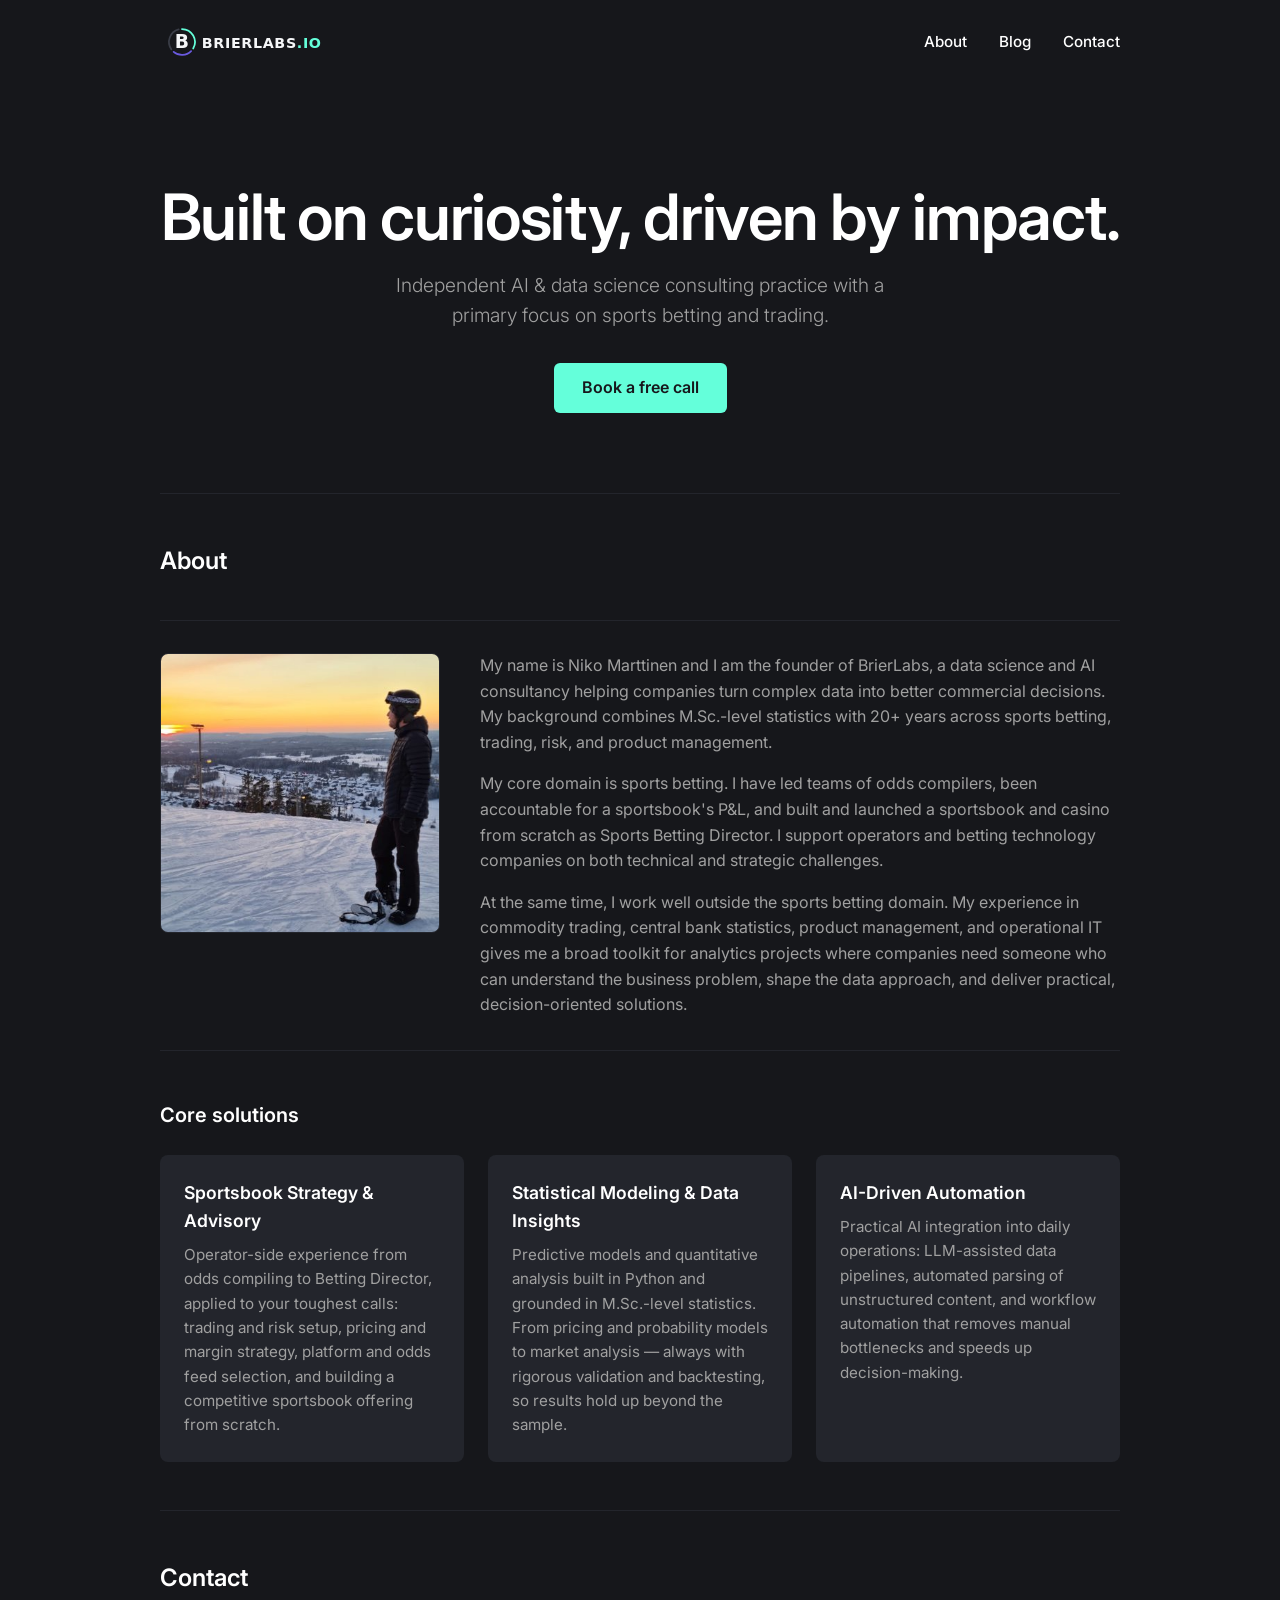
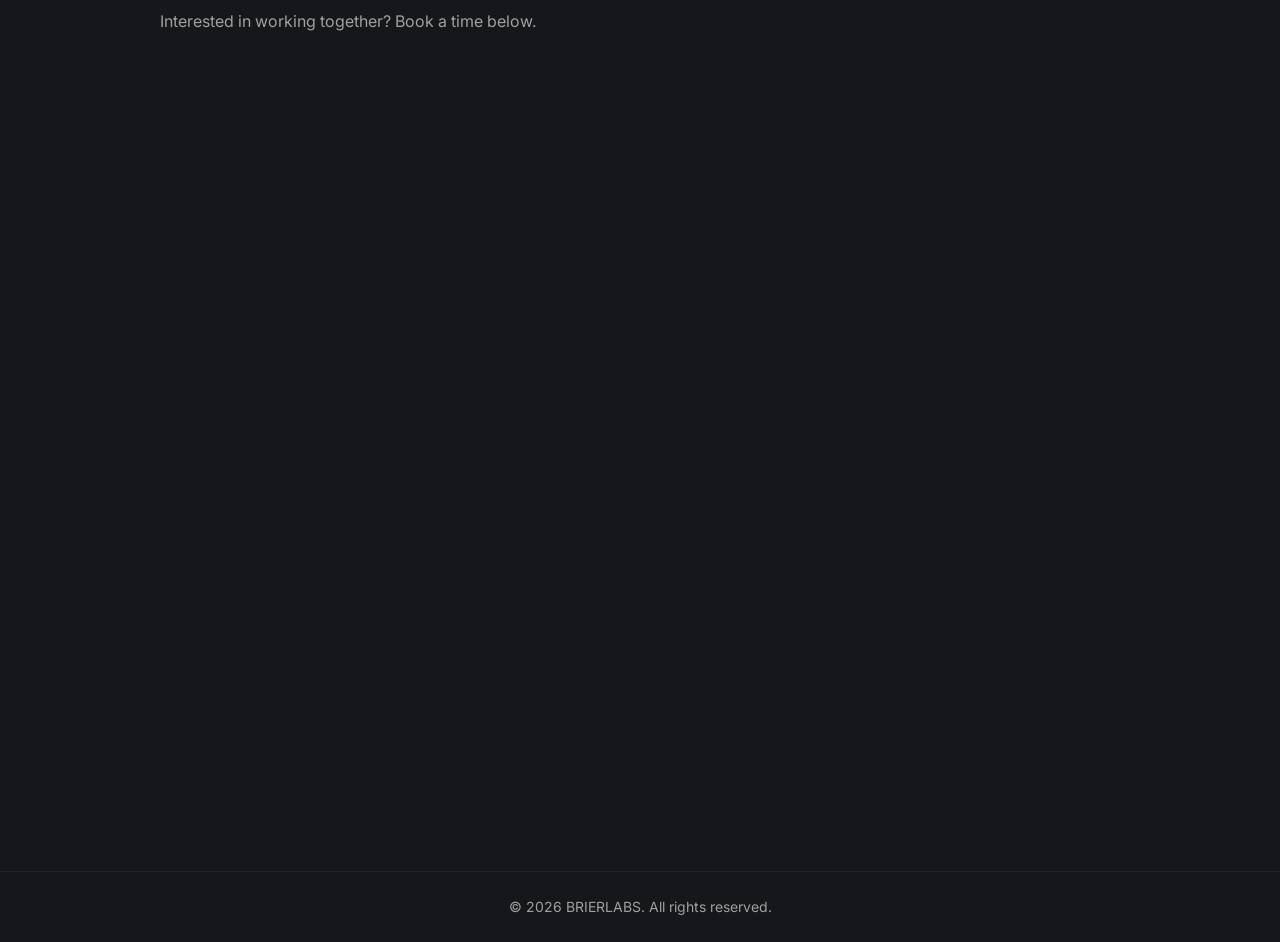
==== index.html @ 010c2ed9 "CTA: solid cyan for full contrast, copy to 'Book a free call' Co-authored-by: Cursor <cursoragent@cu" ====
<!DOCTYPE html>
<html lang="en">
<head>
  <meta charset="UTF-8">
  <meta name="viewport" content="width=device-width, initial-scale=1.0">
  <title>BrierLabs | AI & Data Science Consulting for Sports Betting and Trading</title>
  <link rel="icon" type="image/png" sizes="32x32" href="assets/favicon-32.png">
  <link rel="apple-touch-icon" href="assets/apple-touch-icon.png">
  <meta name="description" content="BrierLabs is an independent AI and data science consultancy for the sports betting and trading industry. Sportsbook strategy, statistical modeling, and AI-driven automation.">
  <link rel="canonical" href="https://brierlabs.io">
  <!-- Open Graph / social -->
  <meta property="og:type" content="website">
  <meta property="og:url" content="https://brierlabs.io">
  <meta property="og:title" content="BrierLabs | AI & Data Science Consulting for Sports Betting and Trading">
  <meta property="og:description" content="Independent AI and data science consultancy for the sports betting and trading industry. Sportsbook strategy, statistical modeling, and AI-driven automation.">
  <meta property="og:image" content="https://brierlabs.io/assets/og-image.png">
  <meta property="og:locale" content="en_US">
  <!-- Twitter -->
  <meta name="twitter:card" content="summary">
  <meta name="twitter:title" content="BrierLabs | AI & Data Science Consulting for Sports Betting and Trading">
  <meta name="twitter:description" content="Independent AI and data science consultancy for the sports betting and trading industry. Sportsbook strategy, statistical modeling, and AI-driven automation.">
  <link rel="preconnect" href="https://fonts.googleapis.com">
  <link rel="preconnect" href="https://fonts.gstatic.com" crossorigin>
  <link href="https://fonts.googleapis.com/css2?family=Inter:wght@300;400;500;600;700&display=swap" rel="stylesheet">
  <link rel="stylesheet" href="styles.css?v=6">
</head>
<body>
  <header class="site-header">
    <a href="/" class="logo">
      <img src="assets/brierlabs_lockup.svg" alt="BrierLabs" class="logo-img">
    </a>
    <nav>
      <a href="#about">About</a>
      <a href="/blog/">Blog</a>
      <a href="#contact">Contact</a>
    </nav>
  </header>

  <main>
    <section class="hero">
      <h1>Built on curiosity, driven by impact.</h1>
      <p class="tagline">Independent AI & data science consulting practice with a primary focus on sports betting and trading.</p>
      <a href="#contact" class="cta">Book a free call</a>
    </section>

    <section id="about" class="about">
      <h2>About</h2>

      <div class="founder-profile">
        <img src="assets/niko.png" alt="Niko, founder of BrierLabs" class="founder-photo" width="280" height="280">
        <div class="founder-bio">
          <p>My name is Niko Marttinen and I am the founder of BrierLabs, a data science and AI consultancy helping companies turn complex data into better commercial decisions. My background combines M.Sc.-level statistics with 20+ years across sports betting, trading, risk, and product management.</p>
          <p>My core domain is sports betting. I have led teams of odds compilers, been accountable for a sportsbook's P&L, and built and launched a sportsbook and casino from scratch as Sports Betting Director. I support operators and betting technology companies on both technical and strategic challenges.</p>
          <p>At the same time, I work well outside the sports betting domain. My experience in commodity trading, central bank statistics, product management, and operational IT gives me a broad toolkit for analytics projects where companies need someone who can understand the business problem, shape the data approach, and deliver practical, decision-oriented solutions.</p>
        </div>
      </div>

      <h3 class="services-heading">Core solutions</h3>
      <div class="services-grid">
        <div class="service-item">
          <h3>Sportsbook Strategy &amp; Advisory</h3>
          <p>Operator-side experience from odds compiling to Betting Director, applied to your toughest calls: trading and risk setup, pricing and margin strategy, platform and odds feed selection, and building a competitive sportsbook offering from scratch.</p>
        </div>
        <div class="service-item">
          <h3>Statistical Modeling &amp; Data Insights</h3>
          <p>Predictive models and quantitative analysis built in Python and grounded in M.Sc.-level statistics. From pricing and probability models to market analysis — always with rigorous validation and backtesting, so results hold up beyond the sample.</p>
        </div>
        <div class="service-item">
          <h3>AI-Driven Automation</h3>
          <p>Practical AI integration into daily operations: LLM-assisted data pipelines, automated parsing of unstructured content, and workflow automation that removes manual bottlenecks and speeds up decision-making.</p>
        </div>
      </div>
    </section>

    <section id="contact" class="contact">
      <h2>Contact</h2>
      <p>Interested in working together? Book a time below.</p>
      <!-- Calendly inline widget begin -->
      <div class="calendly-inline-widget" data-url="https://calendly.com/niko-brierlabs/introduction-call?hide_event_type_details=1&hide_gdpr_banner=1" style="min-width:320px;height:700px;"></div>
      <script type="text/javascript" src="https://assets.calendly.com/assets/external/widget.js" async></script>
      <!-- Calendly inline widget end -->
    </section>
  </main>

  <footer class="site-footer">
    <p>&copy; <span id="year"></span> BRIERLABS. All rights reserved.</p>
  </footer>

  <script>
    document.getElementById('year').textContent = new Date().getFullYear();
  </script>
</body>
</html>
---- styles.css ----
/* BRIERLABS.IO — harmonized with logo */
:root {
  --bg: #16171b;
  --surface: #23252c;
  --text: #ffffff;
  --text-muted: #a0a0a0;
  --accent-cyan: #64ffda;
  --accent-purple: #6a5ae0;
  --accent-soft: rgba(100, 255, 218, 0.15);
}

*,
*::before,
*::after {
  box-sizing: border-box;
}

html {
  scroll-behavior: smooth;
}

body {
  margin: 0;
  font-family: 'Inter', system-ui, sans-serif;
  font-weight: 400;
  background: var(--bg);
  color: var(--text);
  line-height: 1.6;
  min-height: 100vh;
  display: flex;
  flex-direction: column;
}

/* Header */
.site-header {
  display: flex;
  justify-content: space-between;
  align-items: center;
  padding: 1.25rem 2rem;
  max-width: 64rem;
  margin: 0 auto;
  width: 100%;
}

.logo {
  display: flex;
  align-items: center;
  text-decoration: none;
}

.logo-img {
  display: block;
  height: 44px;
  width: auto;
  object-fit: contain;
  object-position: left center;
}

.site-header nav {
  display: flex;
  gap: 2rem;
}

.site-header nav a {
  color: var(--text);
  text-decoration: none;
  font-weight: 500;
  font-size: 0.95rem;
  transition: color 0.2s ease;
}

.site-header nav a:hover {
  color: var(--accent-cyan);
}

/* Main */
main {
  flex: 1;
  max-width: 64rem;
  margin: 0 auto;
  padding: 0 2rem 4rem;
  width: 100%;
}

/* Hero */
.hero {
  padding: 6rem 0 5rem;
  text-align: center;
}

.hero h1 {
  font-family: 'Inter', sans-serif;
  font-size: clamp(2.5rem, 6vw, 4rem);
  font-weight: 600;
  margin: 0 0 1rem;
  letter-spacing: -0.02em;
  line-height: 1.15;
}

.hero .tagline {
  font-size: 1.2rem;
  color: var(--text-muted);
  max-width: 32rem;
  margin: 0 auto 2rem;
  font-weight: 300;
}

.cta {
  display: inline-block;
  padding: 0.75rem 1.75rem;
  background: var(--accent-cyan);
  color: var(--bg);
  text-decoration: none;
  font-weight: 600;
  border-radius: 6px;
  transition: opacity 0.2s ease, transform 0.2s ease;
}

.cta:hover {
  opacity: 0.9;
  transform: translateY(-1px);
}

/* Sections */
.about,
.contact {
  padding: 3rem 0;
  border-top: 1px solid var(--surface);
}

.about h2,
.contact h2 {
  font-family: 'Inter', sans-serif;
  font-size: 1.5rem;
  font-weight: 600;
  margin: 0 0 0.75rem;
}

.about p,
.contact p {
  color: var(--text-muted);
  margin: 0 0 1rem;
  max-width: 40rem;
}

.about-lead {
  font-size: 1.1rem;
  max-width: 42rem;
}

.founder-profile {
  display: grid;
  grid-template-columns: minmax(200px, 280px) 1fr;
  gap: 2.5rem;
  align-items: start;
  margin: 2.5rem 0 3rem;
  padding: 2rem 0;
  border-top: 1px solid var(--surface);
  border-bottom: 1px solid var(--surface);
}

.founder-photo {
  width: 100%;
  max-width: 280px;
  aspect-ratio: 1;
  object-fit: cover;
  border-radius: 8px;
  border: 1px solid var(--surface);
}

.founder-bio p {
  max-width: none;
}

.founder-bio p:last-child {
  margin-bottom: 0;
}

.services-heading {
  font-size: 1.25rem;
  font-weight: 600;
  margin: 0 0 1.5rem;
}

.services-grid {
  display: grid;
  grid-template-columns: repeat(auto-fit, minmax(240px, 1fr));
  gap: 1.5rem;
}

.service-item {
  padding: 1.5rem;
  background: var(--surface);
  border-radius: 8px;
}

.service-item h3 {
  font-size: 1.1rem;
  font-weight: 600;
  margin: 0 0 0.5rem;
}

.service-item p {
  margin: 0;
  font-size: 0.95rem;
  max-width: none;
}

.contact .calendly-inline-widget {
  margin-top: 1.5rem;
  width: 100%;
  max-width: 100%;
}

/* Footer */
.site-footer {
  padding: 1.5rem 2rem;
  border-top: 1px solid var(--surface);
  text-align: center;
}

.site-footer p {
  margin: 0;
  font-size: 0.875rem;
  color: var(--text-muted);
}

/* Blog */
.blog-header {
  padding: 4rem 0 2rem;
}

.blog-header h1 {
  font-size: clamp(2rem, 5vw, 2.75rem);
  font-weight: 600;
  margin: 0 0 0.5rem;
}

.blog-intro {
  color: var(--text-muted);
  margin: 0;
  max-width: 40rem;
}

.blog-list {
  padding: 2rem 0 4rem;
  border-top: 1px solid var(--surface);
}

.blog-card {
  padding: 2rem 0;
  border-bottom: 1px solid var(--surface);
}

.blog-card:first-child {
  padding-top: 0;
}

.blog-date {
  display: block;
  font-size: 0.875rem;
  color: var(--text-muted);
  margin-bottom: 0.5rem;
}

.blog-card h2 {
  font-size: 1.5rem;
  font-weight: 600;
  margin: 0 0 0.75rem;
}

.blog-card h2 a {
  color: var(--text);
  text-decoration: none;
  transition: color 0.2s ease;
}

.blog-card h2 a:hover {
  color: var(--accent-cyan);
}

.blog-card p {
  color: var(--text-muted);
  margin: 0 0 1rem;
  max-width: 40rem;
}

.blog-read-more {
  color: var(--accent-cyan);
  text-decoration: none;
  font-weight: 500;
  font-size: 0.95rem;
}

.blog-read-more:hover {
  text-decoration: underline;
}

.blog-post {
  padding: 3rem 0 4rem;
  max-width: 42rem;
}

.blog-back {
  display: inline-block;
  color: var(--text-muted);
  text-decoration: none;
  font-size: 0.95rem;
  margin-bottom: 1.5rem;
  transition: color 0.2s ease;
}

.blog-back:hover {
  color: var(--accent-cyan);
}

.blog-post h1 {
  font-size: clamp(2rem, 5vw, 2.75rem);
  font-weight: 600;
  margin: 0 0 1.5rem;
  line-height: 1.2;
}

.blog-post h2 {
  font-size: 1.35rem;
  font-weight: 600;
  margin: 2rem 0 0.75rem;
}

.blog-post p,
.blog-post li {
  color: var(--text-muted);
  margin: 0 0 1rem;
}

.blog-post ul {
  margin: 0 0 1.5rem;
  padding-left: 1.25rem;
}

.blog-post li {
  margin-bottom: 0.5rem;
}

.blog-post .cta {
  margin-top: 2rem;
}

@media (max-width: 640px) {
  .site-header,
  main {
    padding-left: 1.25rem;
    padding-right: 1.25rem;
  }

  .logo-img {
    height: 36px;
  }

  .hero {
    padding: 4rem 0 3rem;
  }

  .site-header nav {
    gap: 1.25rem;
  }

  .founder-profile {
    grid-template-columns: 1fr;
    gap: 1.5rem;
    margin: 2rem 0;
    padding: 1.5rem 0;
  }

  .founder-photo {
    max-width: 220px;
    margin: 0 auto;
  }
}
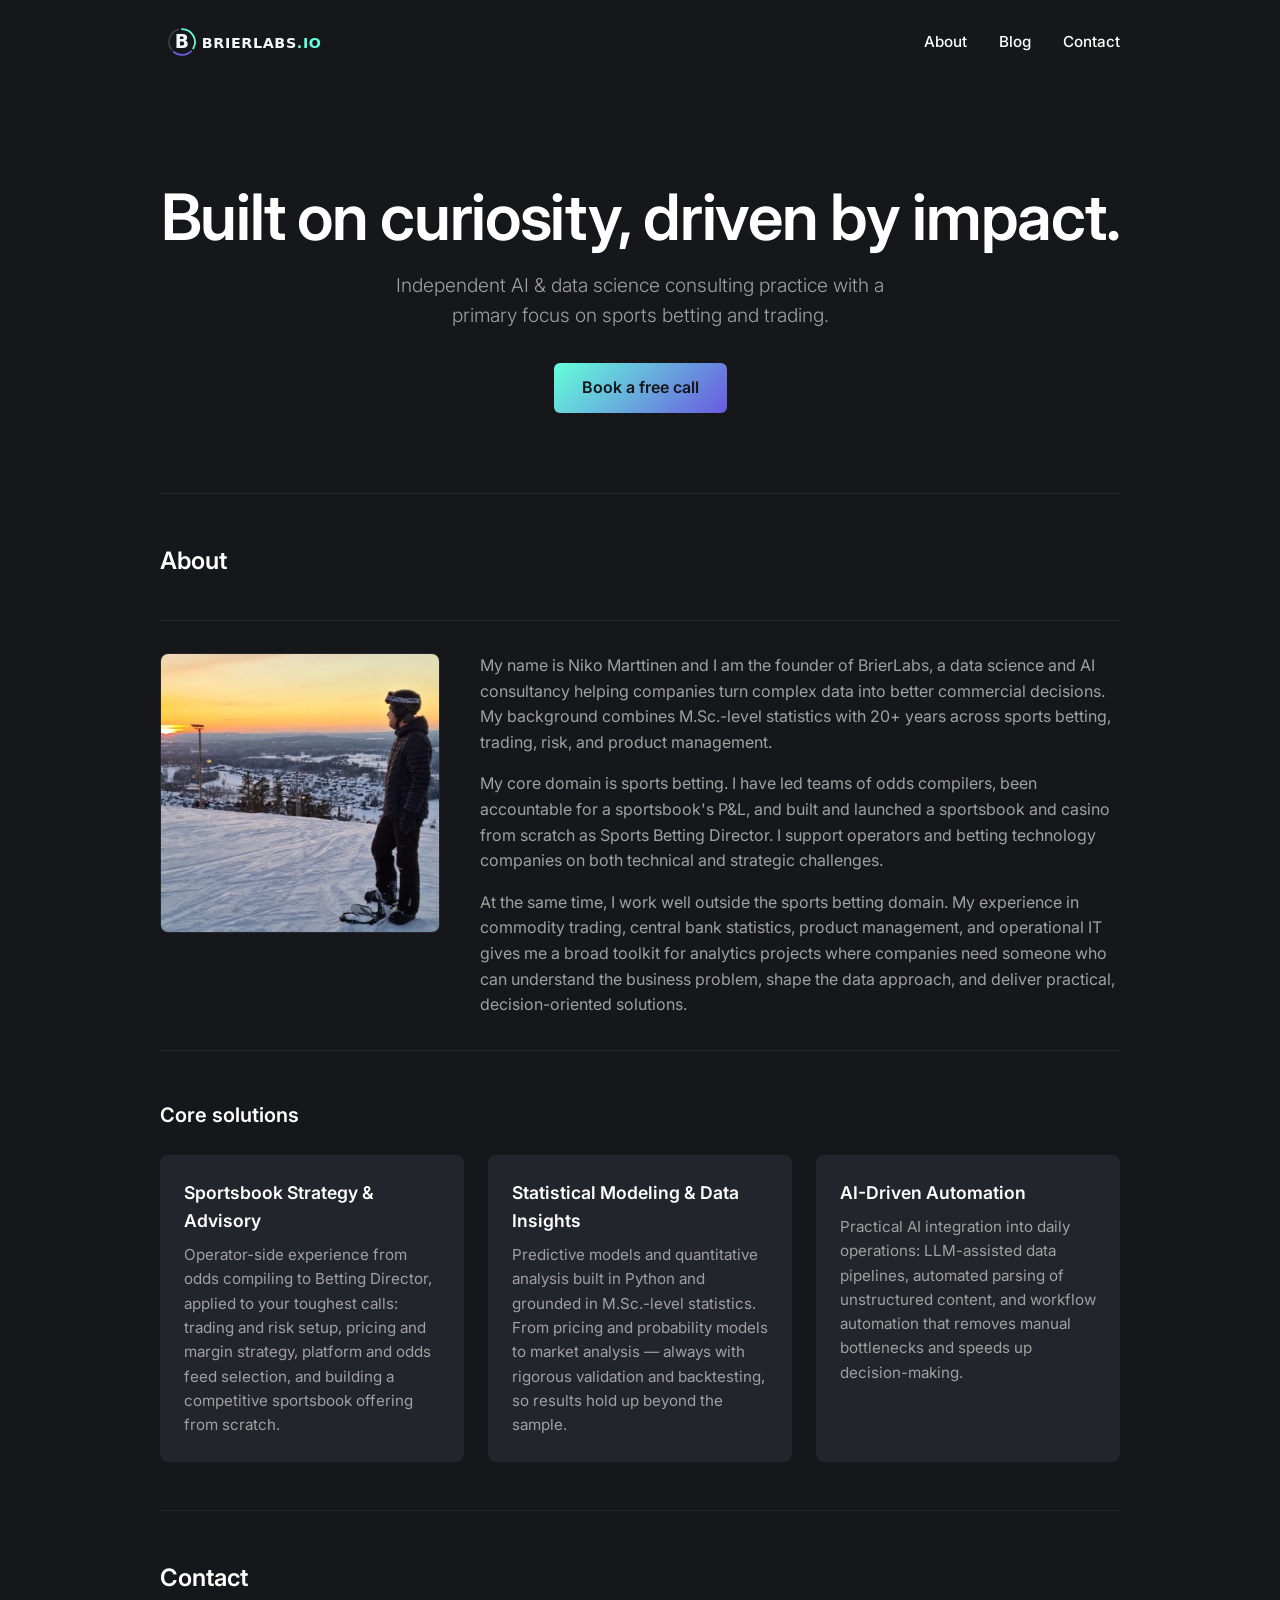
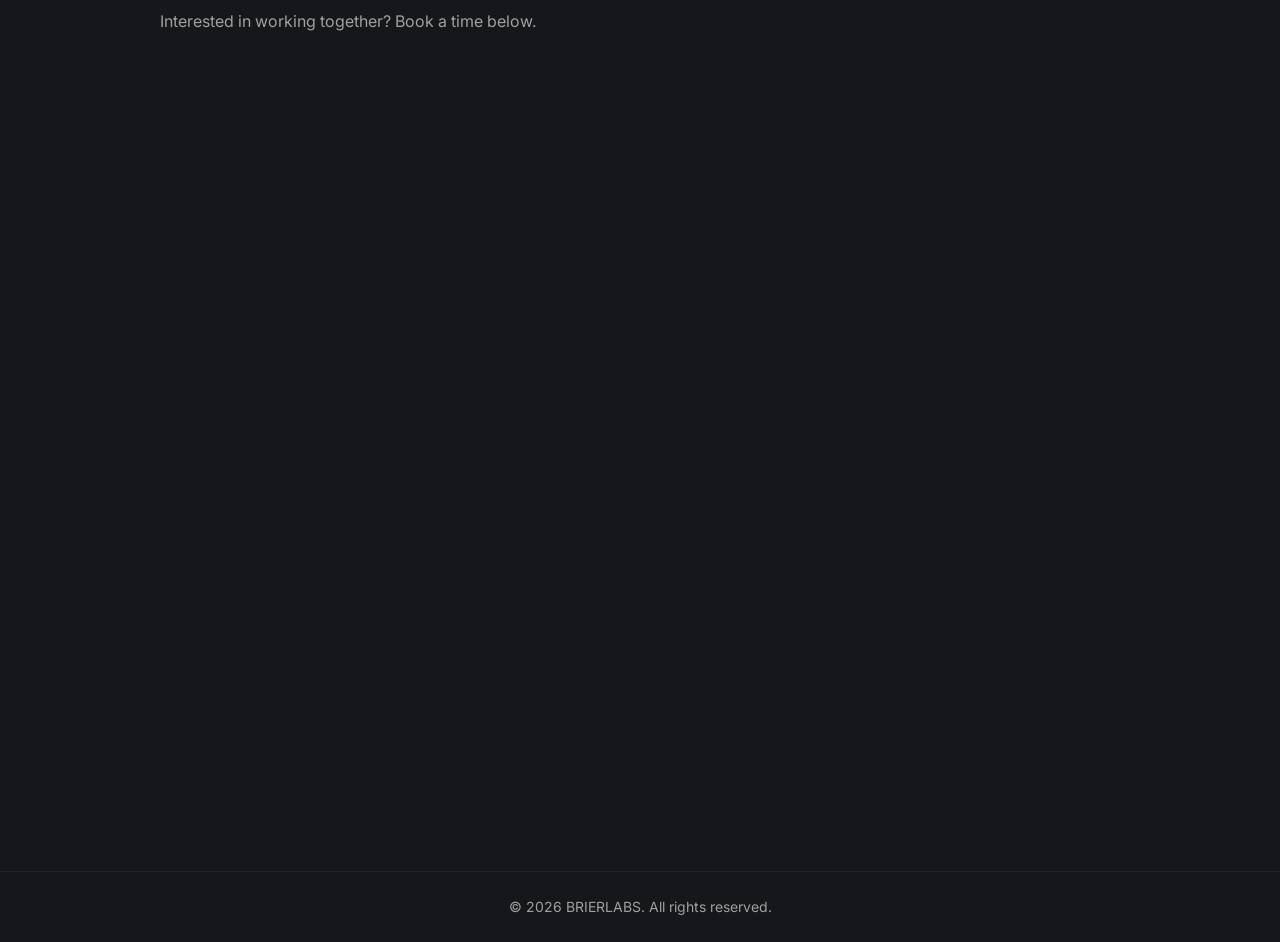
==== commit f1db1750: "Restore gradient CTA background, keep dark text and new copy Co-authored-by: Cursor <cursoragent@cur" ====
--- a/index.html
+++ b/index.html
@@ -22,7 +22,7 @@
   <link rel="preconnect" href="https://fonts.googleapis.com">
   <link rel="preconnect" href="https://fonts.gstatic.com" crossorigin>
   <link href="https://fonts.googleapis.com/css2?family=Inter:wght@300;400;500;600;700&display=swap" rel="stylesheet">
-  <link rel="stylesheet" href="styles.css?v=6">
+  <link rel="stylesheet" href="styles.css?v=7">
 </head>
 <body>
   <header class="site-header">
--- a/styles.css
+++ b/styles.css
@@ -108,7 +108,7 @@
 .cta {
   display: inline-block;
   padding: 0.75rem 1.75rem;
-  background: var(--accent-cyan);
+  background: linear-gradient(135deg, var(--accent-cyan), var(--accent-purple));
   color: var(--bg);
   text-decoration: none;
   font-weight: 600;
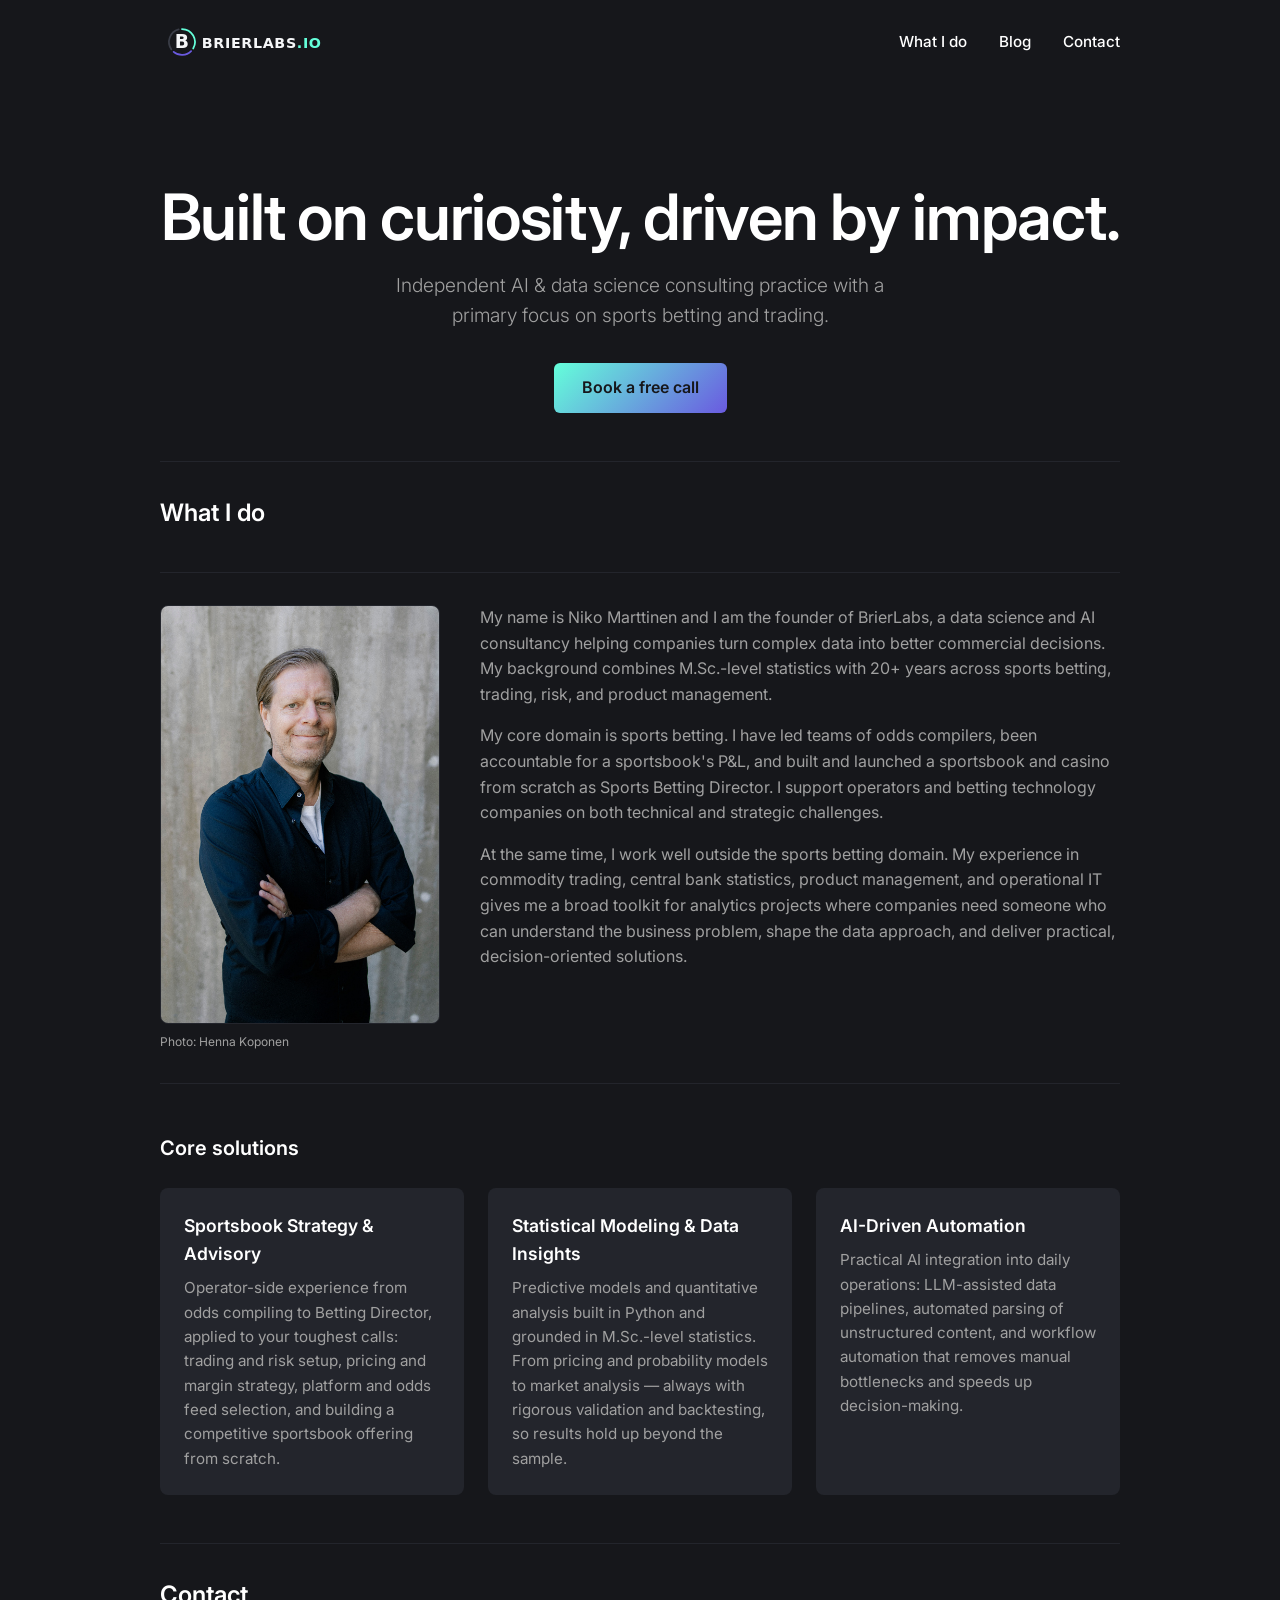
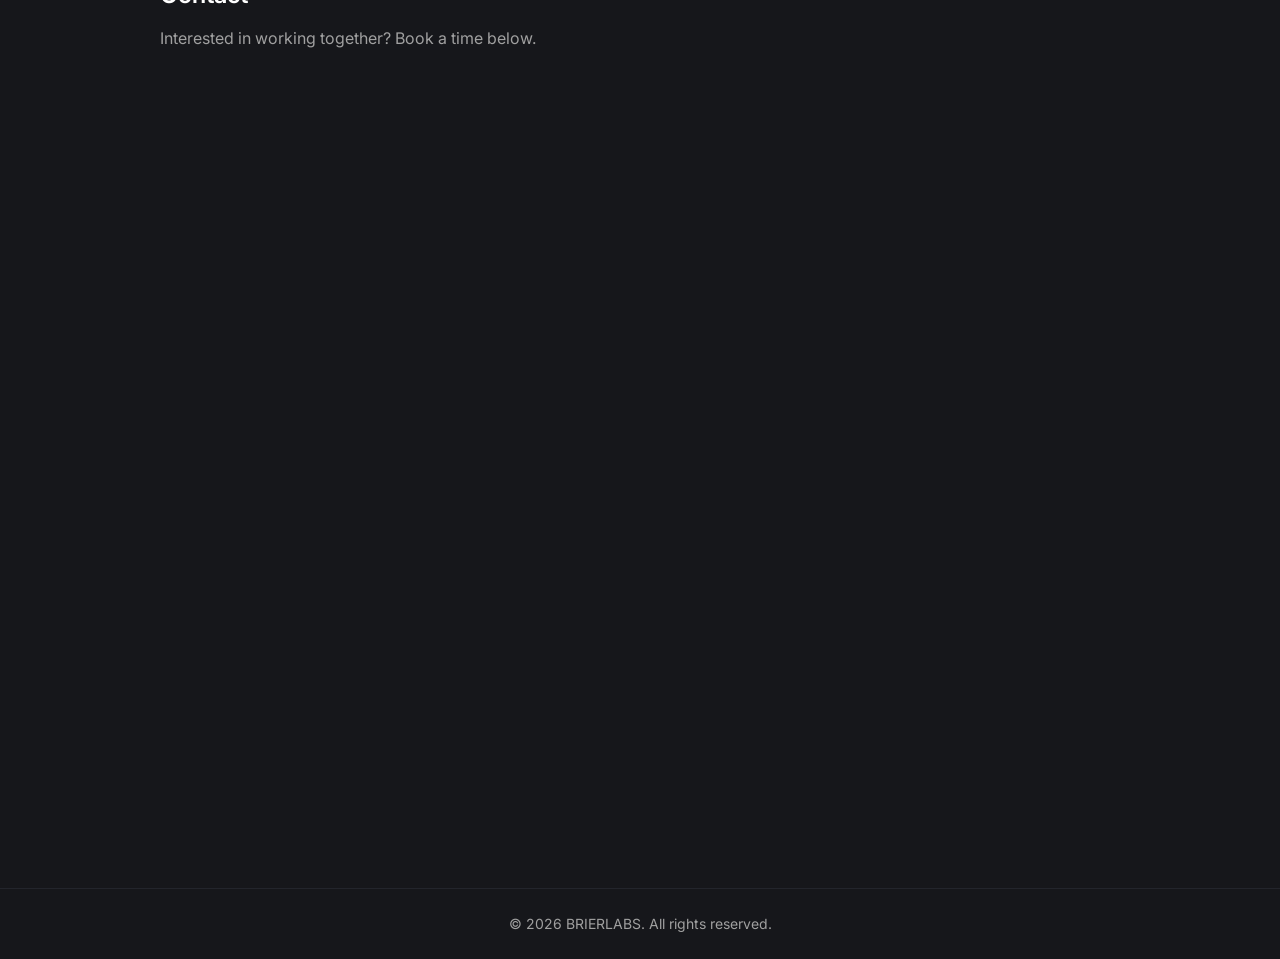
==== commit 1f83eb11: "Update site photos, rename About to What I do, and add photo credits. Replace the old profile image " ====
--- a/index.html
+++ b/index.html
@@ -30,7 +30,7 @@
       <img src="assets/brierlabs_lockup.svg" alt="BrierLabs" class="logo-img">
     </a>
     <nav>
-      <a href="#about">About</a>
+      <a href="#what-i-do">What I do</a>
       <a href="/blog/">Blog</a>
       <a href="#contact">Contact</a>
     </nav>
@@ -43,11 +43,14 @@
       <a href="#contact" class="cta">Book a free call</a>
     </section>
 
-    <section id="about" class="about">
-      <h2>About</h2>
+    <section id="what-i-do" class="what-i-do">
+      <h2>What I do</h2>
 
       <div class="founder-profile">
-        <img src="assets/niko.png" alt="Niko, founder of BrierLabs" class="founder-photo" width="280" height="280">
+        <figure class="founder-photo-wrap">
+          <img src="assets/niko-portrait.jpg" alt="Niko Marttinen, founder of BrierLabs" class="founder-photo" width="1067" height="1600">
+          <figcaption class="photo-credit">Photo: Henna Koponen</figcaption>
+        </figure>
         <div class="founder-bio">
           <p>My name is Niko Marttinen and I am the founder of BrierLabs, a data science and AI consultancy helping companies turn complex data into better commercial decisions. My background combines M.Sc.-level statistics with 20+ years across sports betting, trading, risk, and product management.</p>
           <p>My core domain is sports betting. I have led teams of odds compilers, been accountable for a sportsbook's P&L, and built and launched a sportsbook and casino from scratch as Sports Betting Director. I support operators and betting technology companies on both technical and strategic challenges.</p>
--- a/styles.css
+++ b/styles.css
@@ -84,7 +84,7 @@
 
 /* Hero */
 .hero {
-  padding: 6rem 0 5rem;
+  padding: 6rem 0 3rem;
   text-align: center;
 }
 
@@ -122,13 +122,13 @@
 }
 
 /* Sections */
-.about,
+.what-i-do,
 .contact {
-  padding: 3rem 0;
+  padding: 2rem 0 3rem;
   border-top: 1px solid var(--surface);
 }
 
-.about h2,
+.what-i-do h2,
 .contact h2 {
   font-family: 'Inter', sans-serif;
   font-size: 1.5rem;
@@ -136,14 +136,14 @@
   margin: 0 0 0.75rem;
 }
 
-.about p,
+.what-i-do p,
 .contact p {
   color: var(--text-muted);
   margin: 0 0 1rem;
   max-width: 40rem;
 }
 
-.about-lead {
+.what-i-do-lead {
   font-size: 1.1rem;
   max-width: 42rem;
 }
@@ -159,13 +159,25 @@
   border-bottom: 1px solid var(--surface);
 }
 
+.founder-photo-wrap {
+  margin: 0;
+  max-width: 280px;
+}
+
 .founder-photo {
+  display: block;
   width: 100%;
   max-width: 280px;
-  aspect-ratio: 1;
-  object-fit: cover;
+  height: auto;
   border-radius: 8px;
   border: 1px solid var(--surface);
+}
+
+.photo-credit {
+  margin: 0.5rem 0 0;
+  font-size: 0.75rem;
+  color: var(--text-muted);
+  text-align: left;
 }
 
 .founder-bio p {
@@ -226,6 +238,22 @@
 }
 
 /* Blog */
+.blog-feature-photo {
+  margin: 2rem 0 0;
+  padding: 0;
+  width: 100%;
+  border-radius: 8px;
+  overflow: hidden;
+  border: 1px solid var(--surface);
+}
+
+.blog-feature-photo img {
+  display: block;
+  width: 100%;
+  max-width: 1600px;
+  height: auto;
+}
+
 .blog-header {
   padding: 4rem 0 2rem;
 }
@@ -372,8 +400,12 @@
     padding: 1.5rem 0;
   }
 
-  .founder-photo {
+  .founder-photo-wrap {
     max-width: 220px;
     margin: 0 auto;
   }
-}
+
+  .blog-feature-photo {
+    margin-top: 1.5rem;
+  }
+}
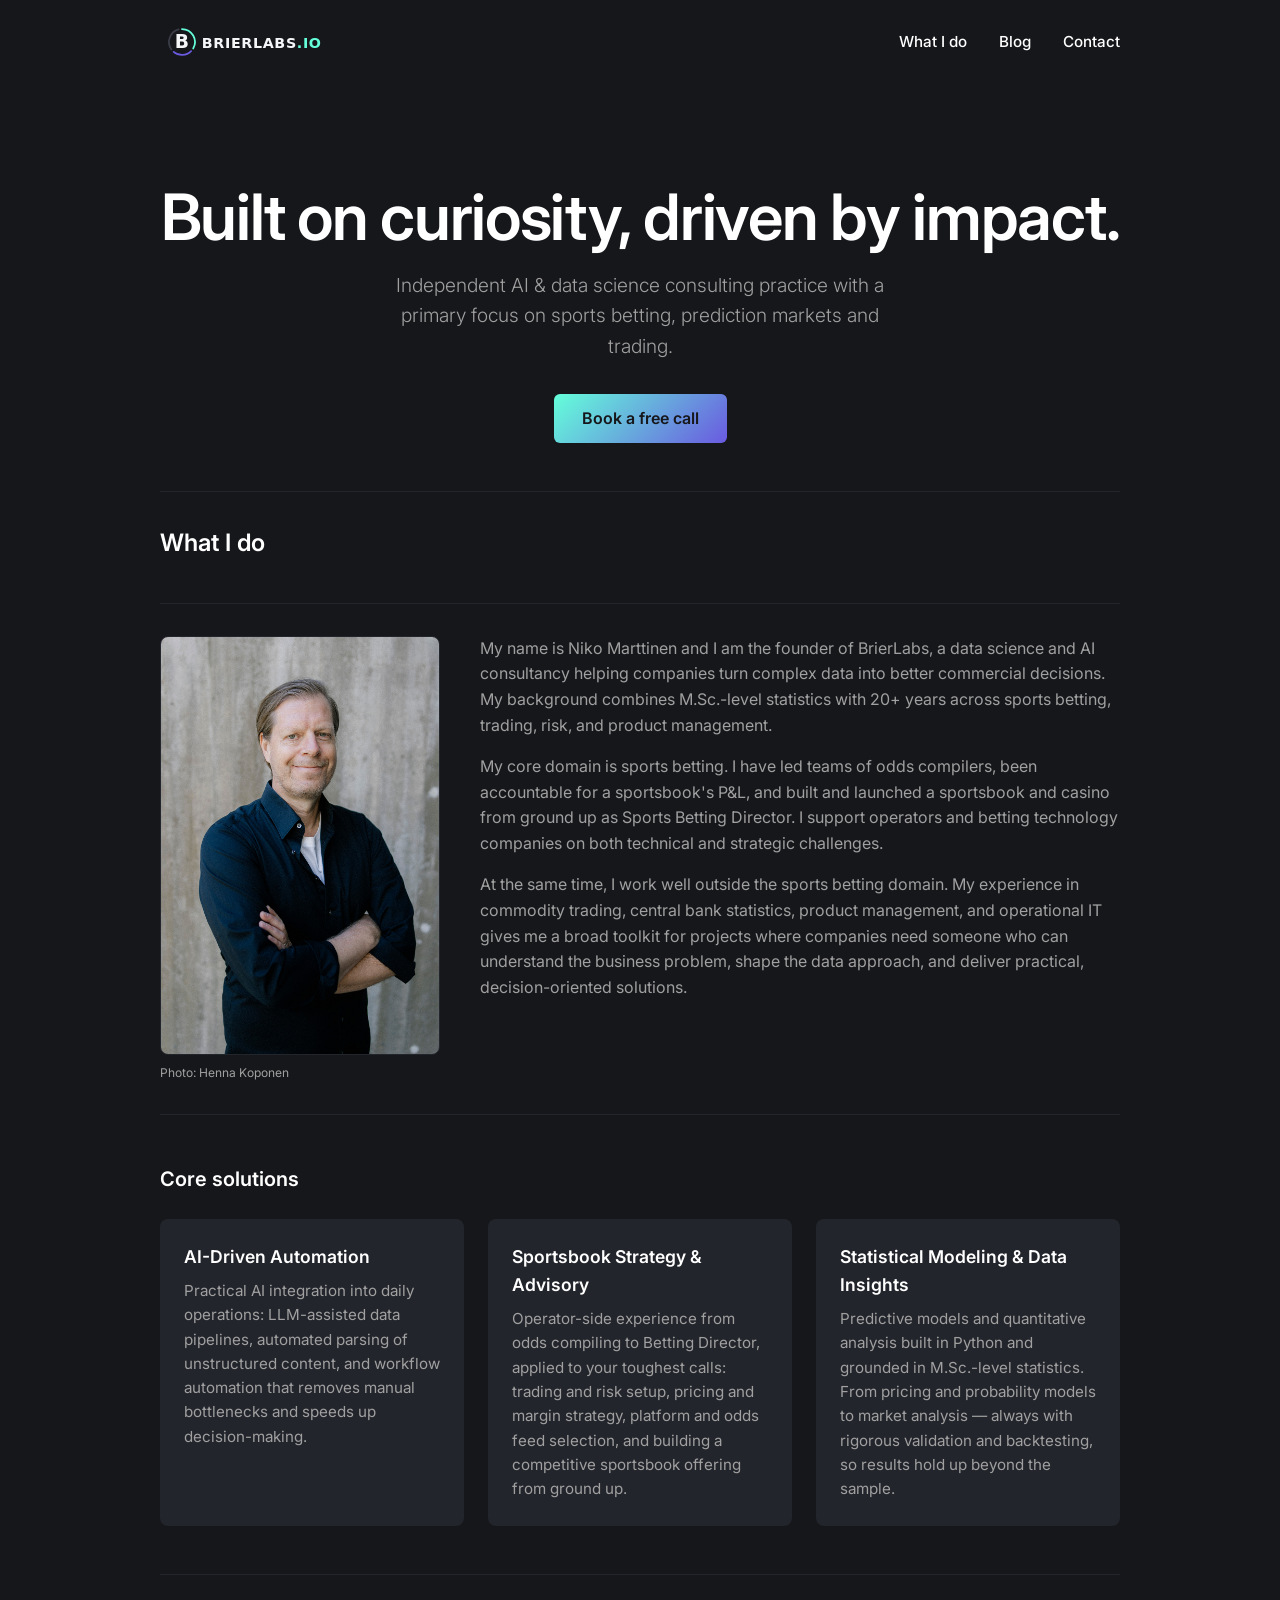
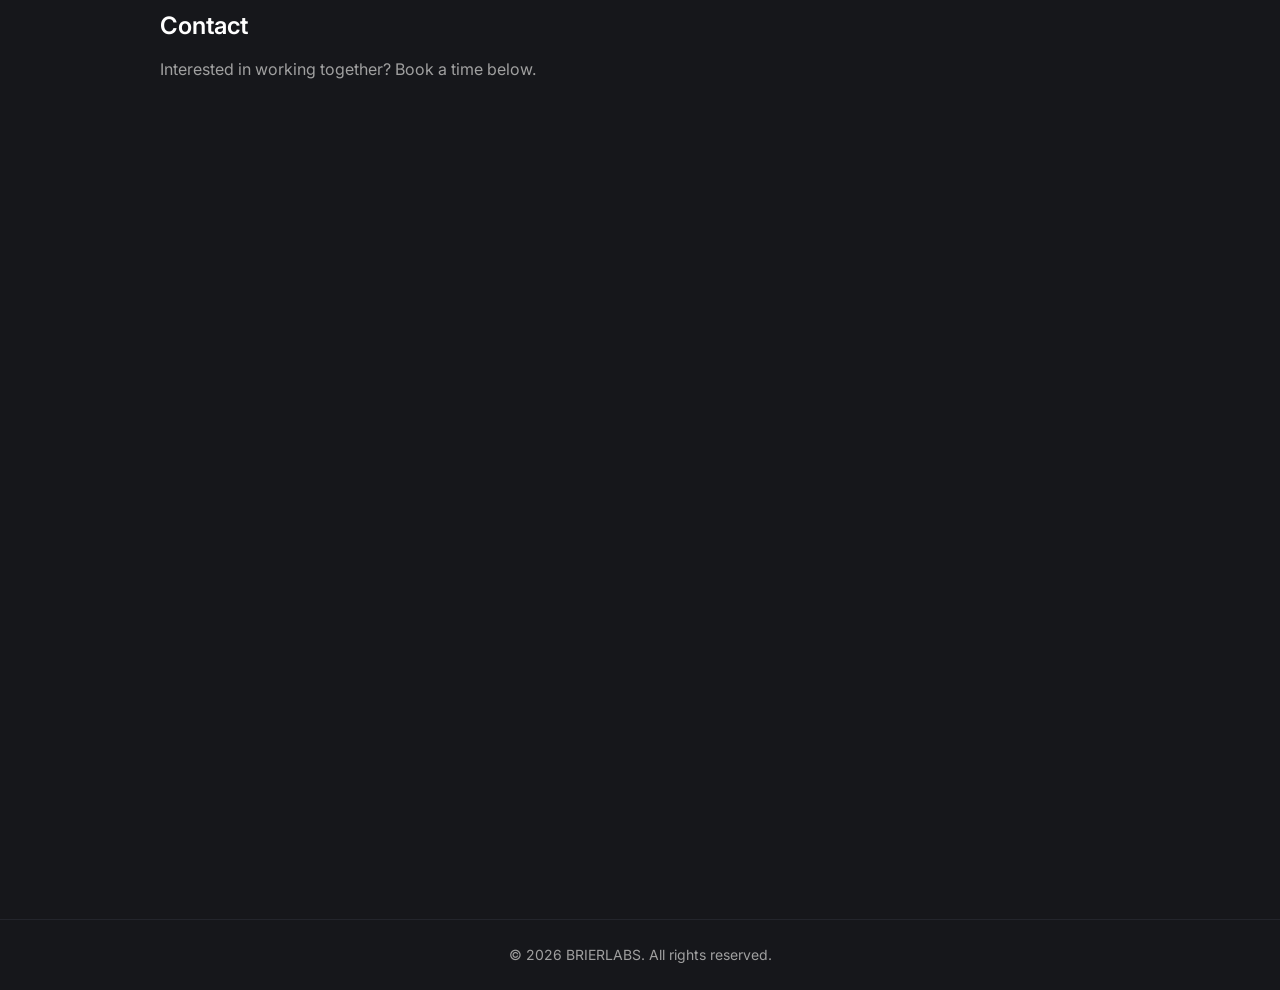
==== commit ad626bca: "added PM" ====
--- a/index.html
+++ b/index.html
@@ -3,22 +3,22 @@
 <head>
   <meta charset="UTF-8">
   <meta name="viewport" content="width=device-width, initial-scale=1.0">
-  <title>BrierLabs | AI & Data Science Consulting for Sports Betting and Trading</title>
+  <title>BrierLabs | AI & Data Science Consulting for Sports Betting, Prediction Markets and Trading</title>
   <link rel="icon" type="image/png" sizes="32x32" href="assets/favicon-32.png">
   <link rel="apple-touch-icon" href="assets/apple-touch-icon.png">
-  <meta name="description" content="BrierLabs is an independent AI and data science consultancy for the sports betting and trading industry. Sportsbook strategy, statistical modeling, and AI-driven automation.">
+  <meta name="description" content="BrierLabs is an independent AI and data science consultancy for the sports betting, prediction markets and trading industry. Sportsbook strategy, statistical modeling, and AI-driven automation.">
   <link rel="canonical" href="https://brierlabs.io">
   <!-- Open Graph / social -->
   <meta property="og:type" content="website">
   <meta property="og:url" content="https://brierlabs.io">
   <meta property="og:title" content="BrierLabs | AI & Data Science Consulting for Sports Betting and Trading">
-  <meta property="og:description" content="Independent AI and data science consultancy for the sports betting and trading industry. Sportsbook strategy, statistical modeling, and AI-driven automation.">
+  <meta property="og:description" content="Independent AI and data science consultancy for the sports betting, prediction markets and trading industry. Sportsbook strategy, statistical modeling, and AI-driven automation.">
   <meta property="og:image" content="https://brierlabs.io/assets/og-image.png">
   <meta property="og:locale" content="en_US">
   <!-- Twitter -->
   <meta name="twitter:card" content="summary">
   <meta name="twitter:title" content="BrierLabs | AI & Data Science Consulting for Sports Betting and Trading">
-  <meta name="twitter:description" content="Independent AI and data science consultancy for the sports betting and trading industry. Sportsbook strategy, statistical modeling, and AI-driven automation.">
+  <meta name="twitter:description" content="Independent AI and data science consultancy for the sports betting, prediction markets and trading industry. Sportsbook strategy, statistical modeling, and AI-driven automation.">
   <link rel="preconnect" href="https://fonts.googleapis.com">
   <link rel="preconnect" href="https://fonts.gstatic.com" crossorigin>
   <link href="https://fonts.googleapis.com/css2?family=Inter:wght@300;400;500;600;700&display=swap" rel="stylesheet">
@@ -39,7 +39,7 @@
   <main>
     <section class="hero">
       <h1>Built on curiosity, driven by impact.</h1>
-      <p class="tagline">Independent AI & data science consulting practice with a primary focus on sports betting and trading.</p>
+      <p class="tagline">Independent AI & data science consulting practice with a primary focus on sports betting, prediction markets and trading.</p>
       <a href="#contact" class="cta">Book a free call</a>
     </section>
 
@@ -53,24 +53,24 @@
         </figure>
         <div class="founder-bio">
           <p>My name is Niko Marttinen and I am the founder of BrierLabs, a data science and AI consultancy helping companies turn complex data into better commercial decisions. My background combines M.Sc.-level statistics with 20+ years across sports betting, trading, risk, and product management.</p>
-          <p>My core domain is sports betting. I have led teams of odds compilers, been accountable for a sportsbook's P&L, and built and launched a sportsbook and casino from scratch as Sports Betting Director. I support operators and betting technology companies on both technical and strategic challenges.</p>
-          <p>At the same time, I work well outside the sports betting domain. My experience in commodity trading, central bank statistics, product management, and operational IT gives me a broad toolkit for analytics projects where companies need someone who can understand the business problem, shape the data approach, and deliver practical, decision-oriented solutions.</p>
+          <p>My core domain is sports betting. I have led teams of odds compilers, been accountable for a sportsbook's P&L, and built and launched a sportsbook and casino from ground up as Sports Betting Director. I support operators and betting technology companies on both technical and strategic challenges.</p>
+          <p>At the same time, I work well outside the sports betting domain. My experience in commodity trading, central bank statistics, product management, and operational IT gives me a broad toolkit for projects where companies need someone who can understand the business problem, shape the data approach, and deliver practical, decision-oriented solutions.</p>
         </div>
       </div>
 
       <h3 class="services-heading">Core solutions</h3>
       <div class="services-grid">
         <div class="service-item">
+          <h3>AI-Driven Automation</h3>
+          <p>Practical AI integration into daily operations: LLM-assisted data pipelines, automated parsing of unstructured content, and workflow automation that removes manual bottlenecks and speeds up decision-making.</p>
+        </div>
+        <div class="service-item">
           <h3>Sportsbook Strategy &amp; Advisory</h3>
-          <p>Operator-side experience from odds compiling to Betting Director, applied to your toughest calls: trading and risk setup, pricing and margin strategy, platform and odds feed selection, and building a competitive sportsbook offering from scratch.</p>
+          <p>Operator-side experience from odds compiling to Betting Director, applied to your toughest calls: trading and risk setup, pricing and margin strategy, platform and odds feed selection, and building a competitive sportsbook offering from ground up.</p>
         </div>
         <div class="service-item">
           <h3>Statistical Modeling &amp; Data Insights</h3>
           <p>Predictive models and quantitative analysis built in Python and grounded in M.Sc.-level statistics. From pricing and probability models to market analysis — always with rigorous validation and backtesting, so results hold up beyond the sample.</p>
-        </div>
-        <div class="service-item">
-          <h3>AI-Driven Automation</h3>
-          <p>Practical AI integration into daily operations: LLM-assisted data pipelines, automated parsing of unstructured content, and workflow automation that removes manual bottlenecks and speeds up decision-making.</p>
         </div>
       </div>
     </section>
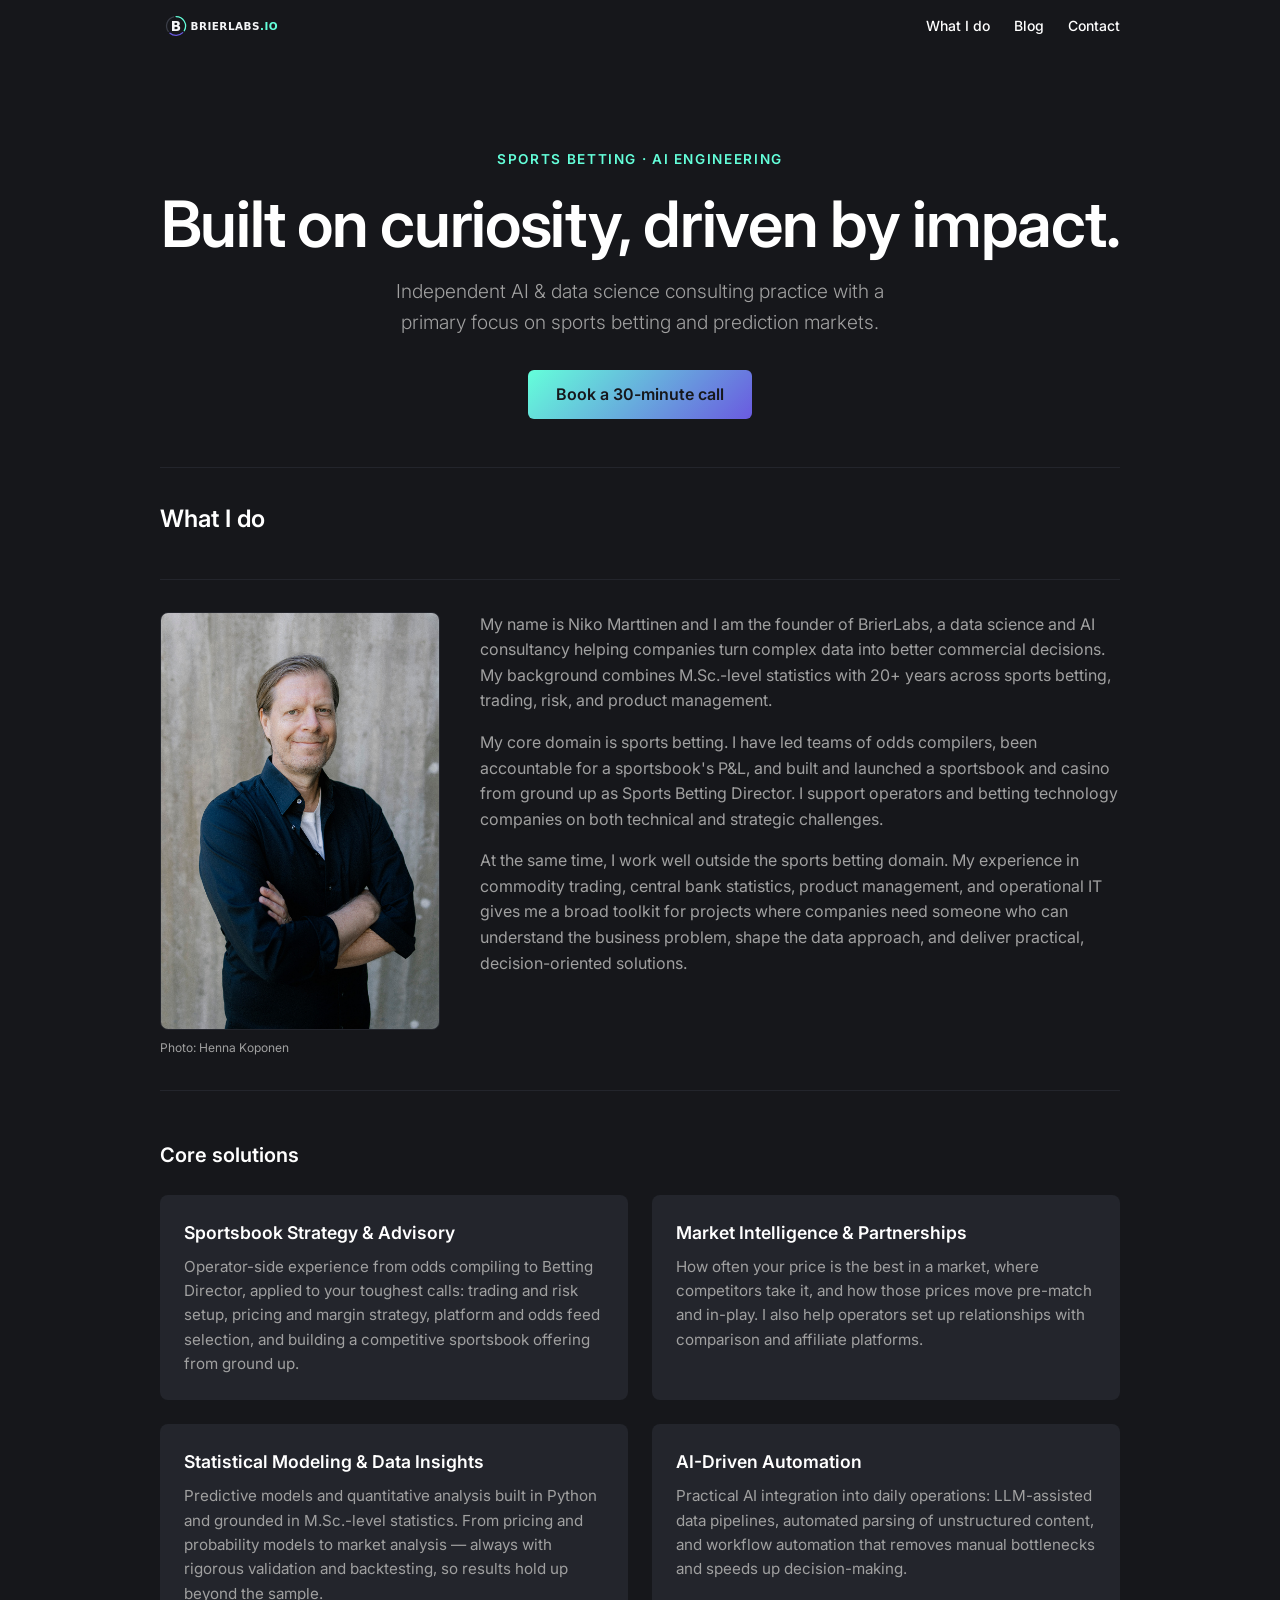
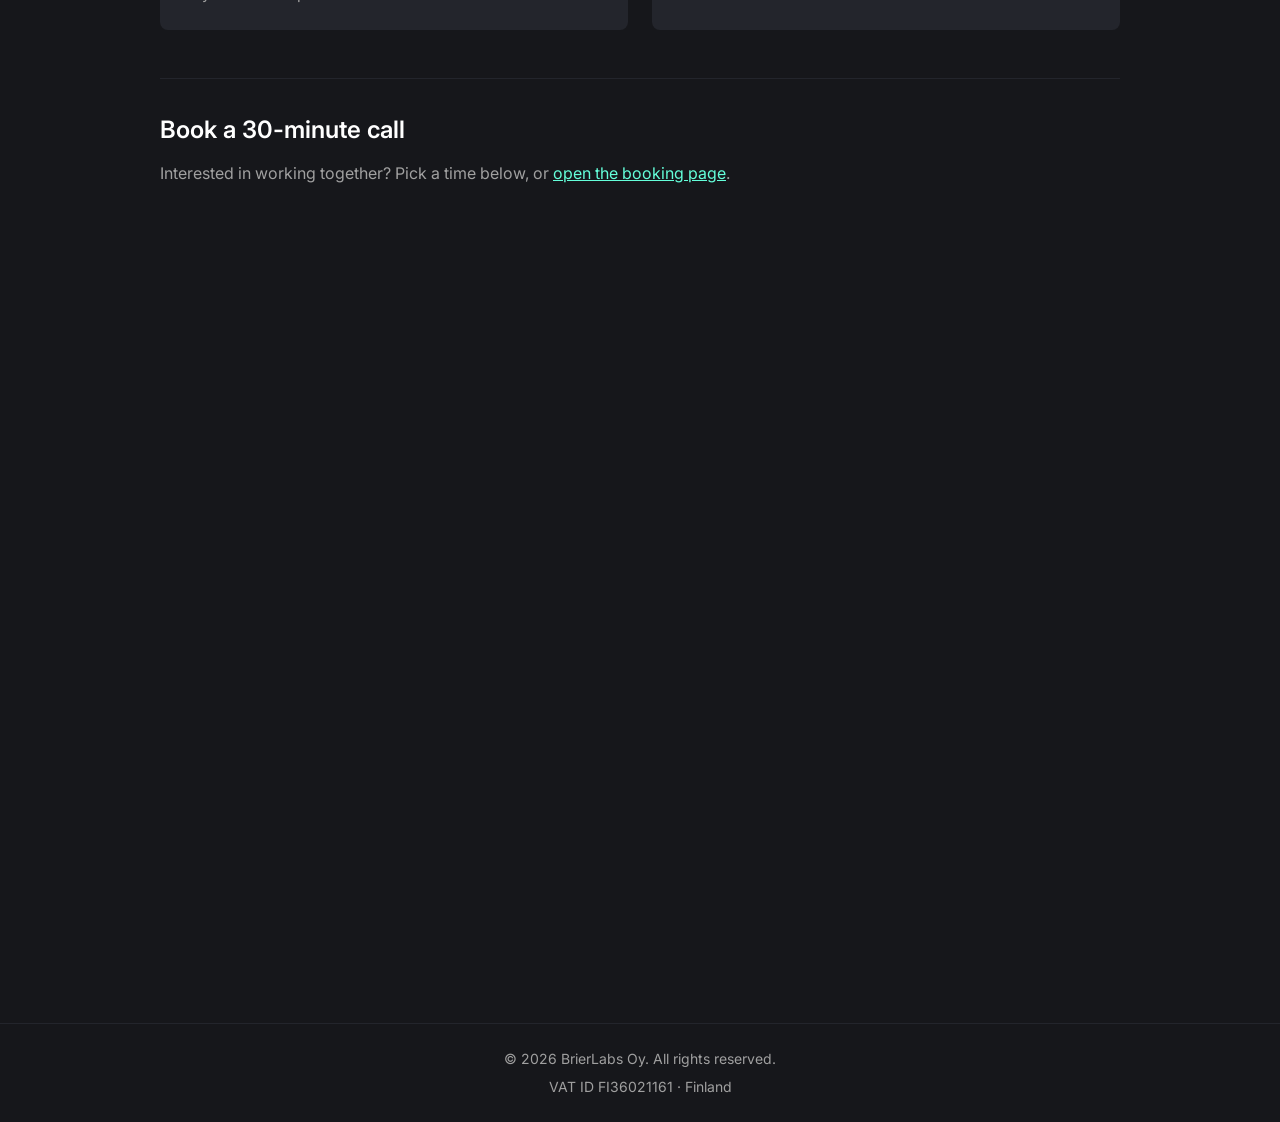
==== commit e9dedc4a: "Lead the site with sports betting and AI engineering. Put sportsbook services first, name the compan" ====
--- a/index.html
+++ b/index.html
@@ -3,26 +3,26 @@
 <head>
   <meta charset="UTF-8">
   <meta name="viewport" content="width=device-width, initial-scale=1.0">
-  <title>BrierLabs | AI & Data Science Consulting for Sports Betting, Prediction Markets and Trading</title>
+  <title>BrierLabs | AI & Data Science Consulting for Sports Betting and Prediction Markets</title>
   <link rel="icon" type="image/png" sizes="32x32" href="assets/favicon-32.png">
   <link rel="apple-touch-icon" href="assets/apple-touch-icon.png">
-  <meta name="description" content="BrierLabs is an independent AI and data science consultancy for the sports betting, prediction markets and trading industry. Sportsbook strategy, statistical modeling, and AI-driven automation.">
+  <meta name="description" content="BrierLabs is an independent AI and data science consultancy for sports betting and prediction markets. Sportsbook strategy, statistical modeling, and AI-driven automation.">
   <link rel="canonical" href="https://brierlabs.io">
   <!-- Open Graph / social -->
   <meta property="og:type" content="website">
   <meta property="og:url" content="https://brierlabs.io">
-  <meta property="og:title" content="BrierLabs | AI & Data Science Consulting for Sports Betting and Trading">
-  <meta property="og:description" content="Independent AI and data science consultancy for the sports betting, prediction markets and trading industry. Sportsbook strategy, statistical modeling, and AI-driven automation.">
+  <meta property="og:title" content="BrierLabs | AI & Data Science Consulting for Sports Betting">
+  <meta property="og:description" content="Independent AI and data science consultancy for sports betting and prediction markets. Sportsbook strategy, statistical modeling, and AI-driven automation.">
   <meta property="og:image" content="https://brierlabs.io/assets/og-image.png">
   <meta property="og:locale" content="en_US">
   <!-- Twitter -->
   <meta name="twitter:card" content="summary">
-  <meta name="twitter:title" content="BrierLabs | AI & Data Science Consulting for Sports Betting and Trading">
-  <meta name="twitter:description" content="Independent AI and data science consultancy for the sports betting, prediction markets and trading industry. Sportsbook strategy, statistical modeling, and AI-driven automation.">
+  <meta name="twitter:title" content="BrierLabs | AI & Data Science Consulting for Sports Betting">
+  <meta name="twitter:description" content="Independent AI and data science consultancy for sports betting and prediction markets. Sportsbook strategy, statistical modeling, and AI-driven automation.">
   <link rel="preconnect" href="https://fonts.googleapis.com">
   <link rel="preconnect" href="https://fonts.gstatic.com" crossorigin>
   <link href="https://fonts.googleapis.com/css2?family=Inter:wght@300;400;500;600;700&display=swap" rel="stylesheet">
-  <link rel="stylesheet" href="styles.css?v=7">
+  <link rel="stylesheet" href="styles.css?v=10">
 </head>
 <body>
   <header class="site-header">
@@ -38,9 +38,10 @@
 
   <main>
     <section class="hero">
+      <p class="hero-eyebrow">Sports betting · AI engineering</p>
       <h1>Built on curiosity, driven by impact.</h1>
-      <p class="tagline">Independent AI & data science consulting practice with a primary focus on sports betting, prediction markets and trading.</p>
-      <a href="#contact" class="cta">Book a free call</a>
+      <p class="tagline">Independent AI & data science consulting practice with a primary focus on sports betting and prediction markets.</p>
+      <a href="#contact" class="cta">Book a 30-minute call</a>
     </section>
 
     <section id="what-i-do" class="what-i-do">
@@ -58,26 +59,42 @@
         </div>
       </div>
 
+      <!-- Clients: hidden until a second client is added.
+      <h3 class="services-heading">Clients</h3>
+      <article class="client-card">
+        <img src="assets/bettingview-mark.svg" alt="" class="client-mark" width="56" height="56">
+        <div>
+          <h3><a href="https://bettingview.com">BettingView</a></h3>
+          <p class="client-kicker">Odds comparison</p>
+          <p>I work with BettingView on commercial strategy. I help them build relationships with sportsbooks, and turn their odds data into market insight operators can use.</p>
+        </div>
+      </article>
+      -->
+
       <h3 class="services-heading">Core solutions</h3>
       <div class="services-grid">
-        <div class="service-item">
-          <h3>AI-Driven Automation</h3>
-          <p>Practical AI integration into daily operations: LLM-assisted data pipelines, automated parsing of unstructured content, and workflow automation that removes manual bottlenecks and speeds up decision-making.</p>
-        </div>
         <div class="service-item">
           <h3>Sportsbook Strategy &amp; Advisory</h3>
           <p>Operator-side experience from odds compiling to Betting Director, applied to your toughest calls: trading and risk setup, pricing and margin strategy, platform and odds feed selection, and building a competitive sportsbook offering from ground up.</p>
         </div>
         <div class="service-item">
+          <h3>Market Intelligence &amp; Partnerships</h3>
+          <p>How often your price is the best in a market, where competitors take it, and how those prices move pre-match and in-play. I also help operators set up relationships with comparison and affiliate platforms.</p>
+        </div>
+        <div class="service-item">
           <h3>Statistical Modeling &amp; Data Insights</h3>
           <p>Predictive models and quantitative analysis built in Python and grounded in M.Sc.-level statistics. From pricing and probability models to market analysis — always with rigorous validation and backtesting, so results hold up beyond the sample.</p>
+        </div>
+        <div class="service-item">
+          <h3>AI-Driven Automation</h3>
+          <p>Practical AI integration into daily operations: LLM-assisted data pipelines, automated parsing of unstructured content, and workflow automation that removes manual bottlenecks and speeds up decision-making.</p>
         </div>
       </div>
     </section>
 
     <section id="contact" class="contact">
-      <h2>Contact</h2>
-      <p>Interested in working together? Book a time below.</p>
+      <h2>Book a 30-minute call</h2>
+      <p>Interested in working together? Pick a time below, or <a href="https://calendly.com/niko-brierlabs/introduction-call">open the booking page</a>.</p>
       <!-- Calendly inline widget begin -->
       <div class="calendly-inline-widget" data-url="https://calendly.com/niko-brierlabs/introduction-call?hide_event_type_details=1&hide_gdpr_banner=1" style="min-width:320px;height:700px;"></div>
       <script type="text/javascript" src="https://assets.calendly.com/assets/external/widget.js" async></script>
@@ -86,7 +103,8 @@
   </main>
 
   <footer class="site-footer">
-    <p>&copy; <span id="year"></span> BRIERLABS. All rights reserved.</p>
+    <p>&copy; <span id="year"></span> BrierLabs Oy. All rights reserved.</p>
+    <p>VAT ID FI36021161 · Finland</p>
   </footer>
 
   <script>
--- a/styles.css
+++ b/styles.css
@@ -36,7 +36,7 @@
   display: flex;
   justify-content: space-between;
   align-items: center;
-  padding: 1.25rem 2rem;
+  padding: 0.65rem 2rem;
   max-width: 64rem;
   margin: 0 auto;
   width: 100%;
@@ -50,7 +50,7 @@
 
 .logo-img {
   display: block;
-  height: 44px;
+  height: 32px;
   width: auto;
   object-fit: contain;
   object-position: left center;
@@ -58,14 +58,14 @@
 
 .site-header nav {
   display: flex;
-  gap: 2rem;
+  gap: 1.5rem;
 }
 
 .site-header nav a {
   color: var(--text);
   text-decoration: none;
   font-weight: 500;
-  font-size: 0.95rem;
+  font-size: 0.875rem;
   transition: color 0.2s ease;
 }
 
@@ -86,6 +86,15 @@
 .hero {
   padding: 6rem 0 3rem;
   text-align: center;
+}
+
+.hero-eyebrow {
+  margin: 0 0 1rem;
+  font-size: 0.85rem;
+  font-weight: 600;
+  letter-spacing: 0.12em;
+  text-transform: uppercase;
+  color: var(--accent-cyan);
 }
 
 .hero h1 {
@@ -196,7 +205,7 @@
 
 .services-grid {
   display: grid;
-  grid-template-columns: repeat(auto-fit, minmax(240px, 1fr));
+  grid-template-columns: repeat(2, minmax(0, 1fr));
   gap: 1.5rem;
 }
 
@@ -216,6 +225,54 @@
   margin: 0;
   font-size: 0.95rem;
   max-width: none;
+}
+
+.client-card {
+  display: flex;
+  gap: 1.25rem;
+  align-items: flex-start;
+  max-width: 42rem;
+  margin: 0 0 2.5rem;
+  padding: 1.5rem;
+  background: var(--surface);
+  border-radius: 8px;
+}
+
+.client-mark {
+  flex: 0 0 auto;
+  width: 56px;
+  height: 56px;
+  padding: 8px;
+  background: #0e0f12;
+  border-radius: 8px;
+}
+
+.client-card h3 {
+  font-size: 1.1rem;
+  font-weight: 600;
+  margin: 0 0 0.15rem;
+}
+
+.client-card h3 a {
+  color: var(--text);
+  text-decoration: none;
+}
+
+.client-card h3 a:hover {
+  color: var(--accent-cyan);
+}
+
+.what-i-do .client-kicker {
+  font-size: 0.875rem;
+  margin-bottom: 0.5rem;
+}
+
+.client-card p:last-child {
+  margin-bottom: 0;
+}
+
+.contact a:not(.cta) {
+  color: var(--accent-cyan);
 }
 
 .contact .calendly-inline-widget {
@@ -232,9 +289,22 @@
 }
 
 .site-footer p {
-  margin: 0;
+  margin: 0.35rem 0 0;
   font-size: 0.875rem;
   color: var(--text-muted);
+}
+
+.site-footer p:first-child {
+  margin-top: 0;
+}
+
+.site-footer a {
+  color: var(--text-muted);
+  text-decoration: none;
+}
+
+.site-footer a:hover {
+  color: var(--accent-cyan);
 }
 
 /* Blog */
@@ -359,6 +429,10 @@
 .blog-post li {
   color: var(--text-muted);
   margin: 0 0 1rem;
+}
+
+.blog-post a:not(.cta):not(.blog-back) {
+  color: var(--accent-cyan);
 }
 
 .blog-post ul {
@@ -382,7 +456,7 @@
   }
 
   .logo-img {
-    height: 36px;
+    height: 28px;
   }
 
   .hero {
@@ -391,6 +465,10 @@
 
   .site-header nav {
     gap: 1.25rem;
+  }
+
+  .services-grid {
+    grid-template-columns: 1fr;
   }
 
   .founder-profile {
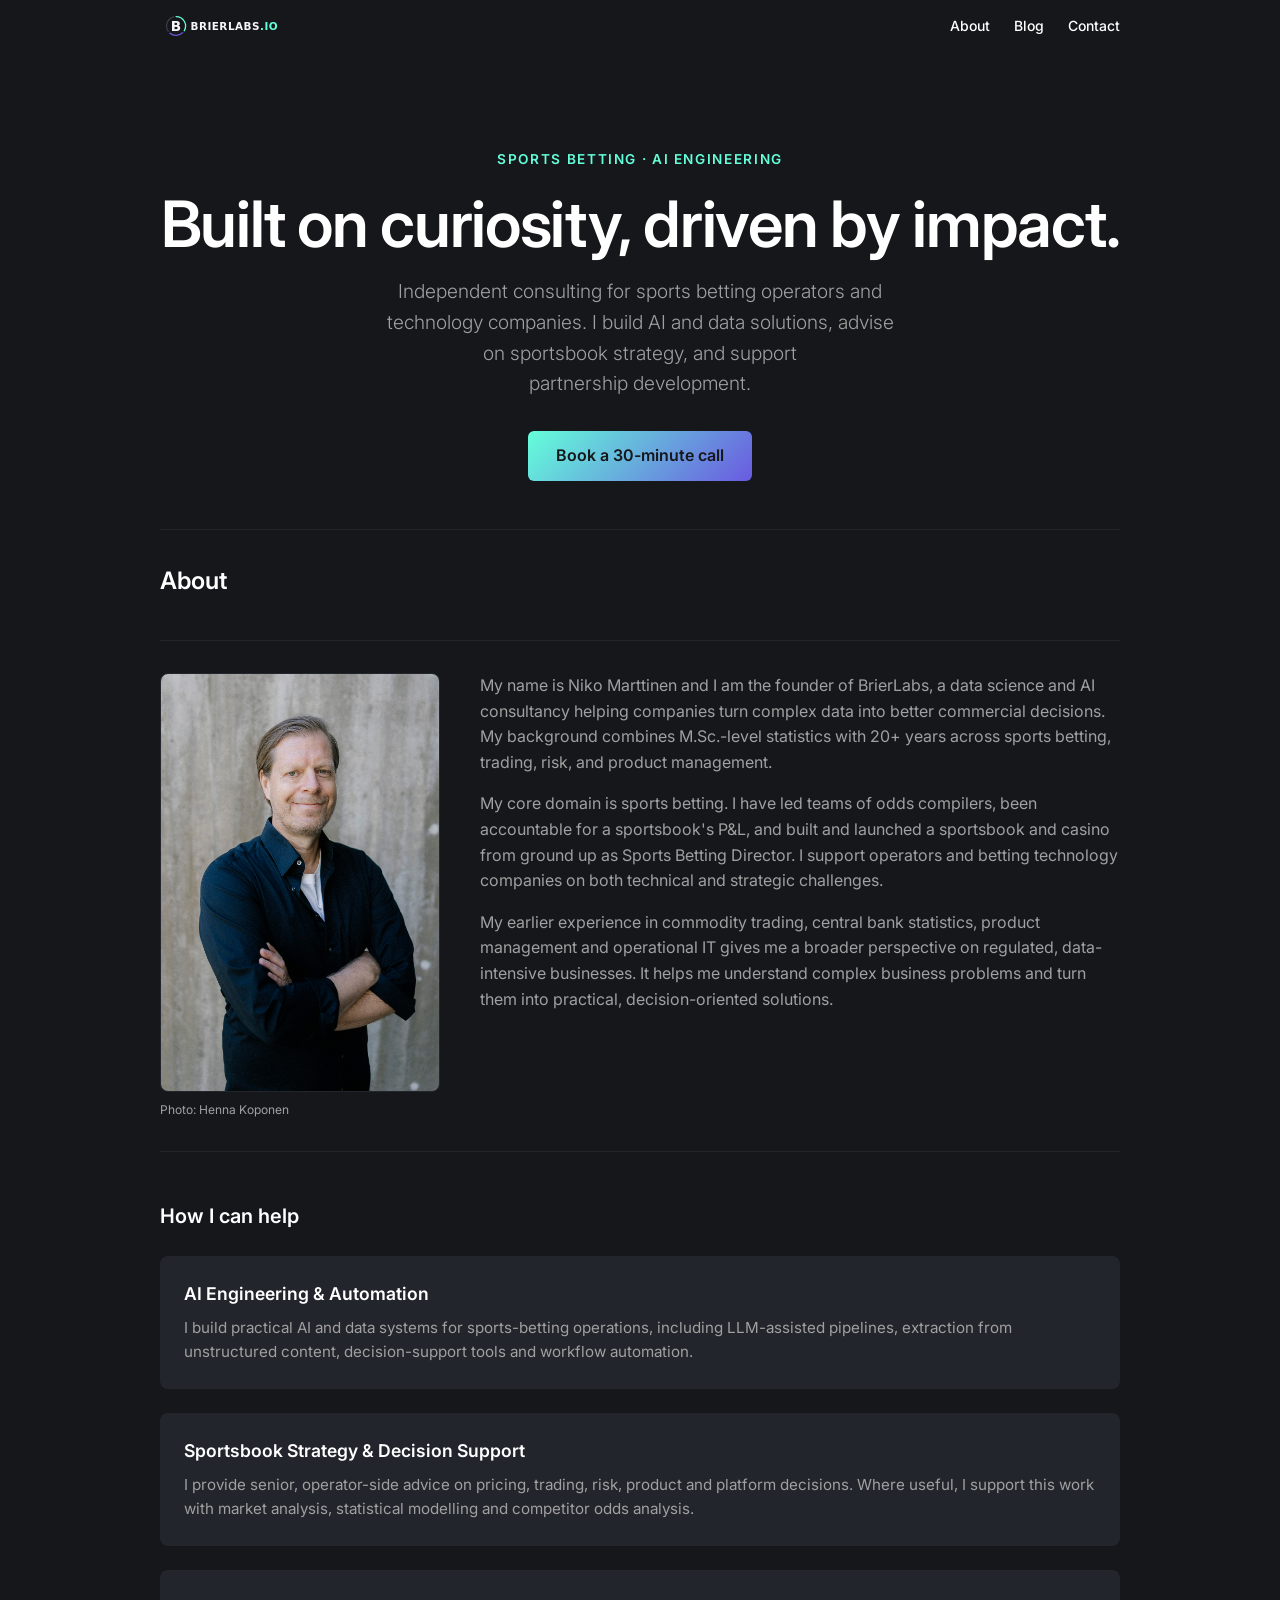
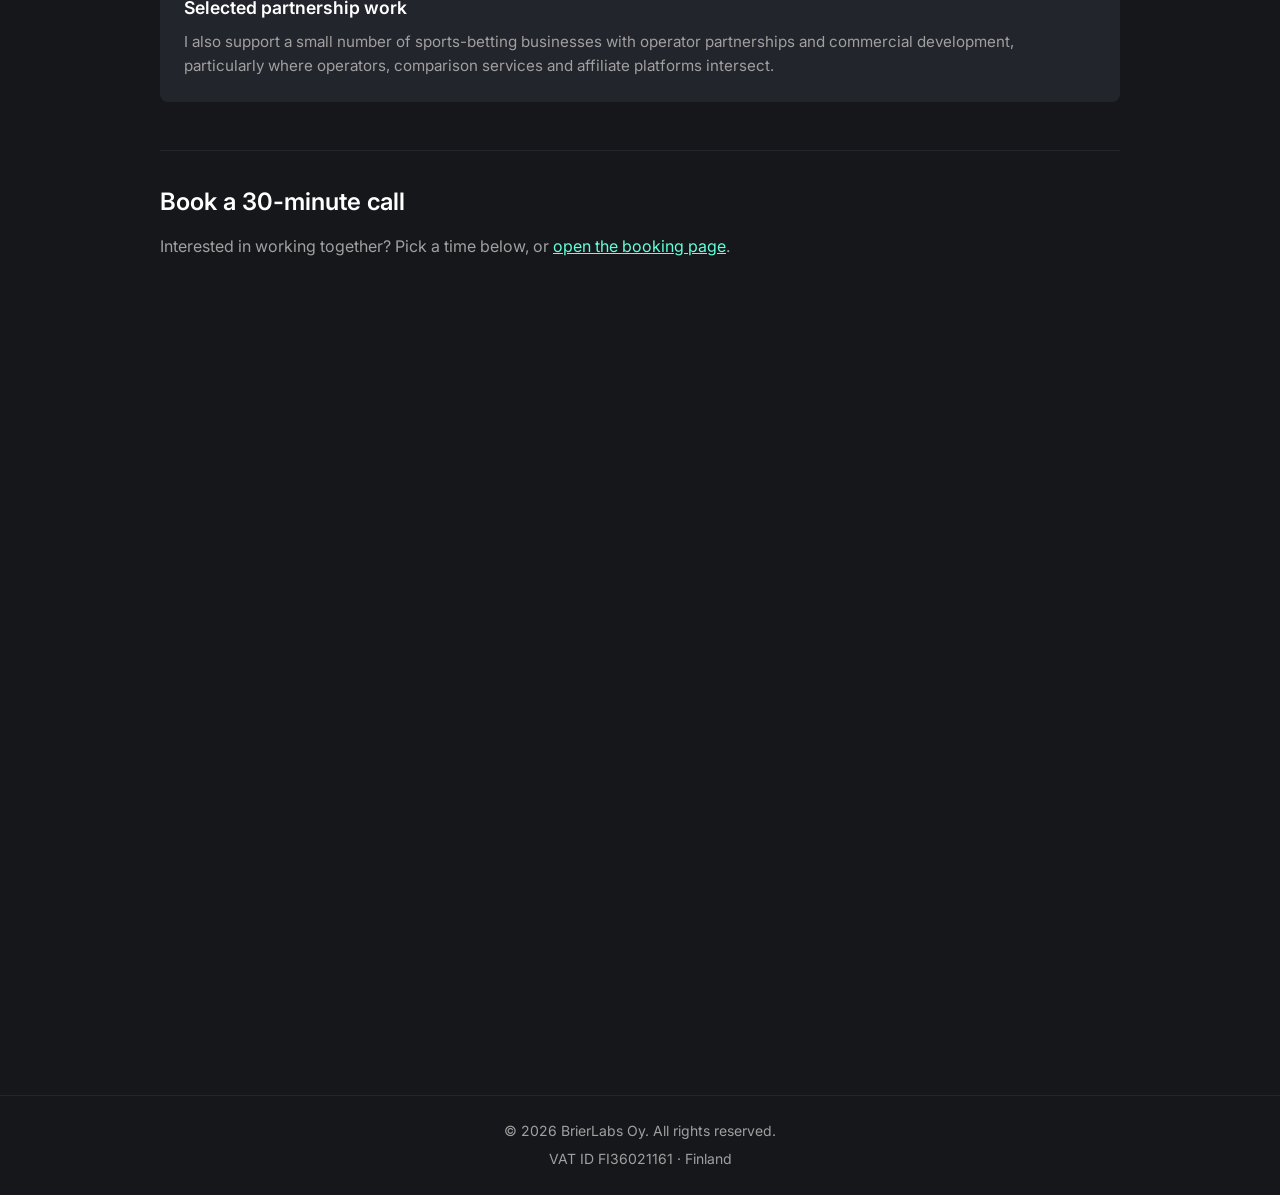
==== commit f57bdef3: "Reframe the homepage around how the practice helps. Lead with AI engineering and sportsbook decision" ====
--- a/index.html
+++ b/index.html
@@ -22,7 +22,7 @@
   <link rel="preconnect" href="https://fonts.googleapis.com">
   <link rel="preconnect" href="https://fonts.gstatic.com" crossorigin>
   <link href="https://fonts.googleapis.com/css2?family=Inter:wght@300;400;500;600;700&display=swap" rel="stylesheet">
-  <link rel="stylesheet" href="styles.css?v=10">
+  <link rel="stylesheet" href="styles.css?v=11">
 </head>
 <body>
   <header class="site-header">
@@ -30,7 +30,7 @@
       <img src="assets/brierlabs_lockup.svg" alt="BrierLabs" class="logo-img">
     </a>
     <nav>
-      <a href="#what-i-do">What I do</a>
+      <a href="#what-i-do">About</a>
       <a href="/blog/">Blog</a>
       <a href="#contact">Contact</a>
     </nav>
@@ -40,12 +40,12 @@
     <section class="hero">
       <p class="hero-eyebrow">Sports betting · AI engineering</p>
       <h1>Built on curiosity, driven by impact.</h1>
-      <p class="tagline">Independent AI & data science consulting practice with a primary focus on sports betting and prediction markets.</p>
+      <p class="tagline">Independent consulting for sports betting operators and technology companies. I build AI and data solutions, advise on sportsbook strategy, and support partnership&nbsp;development.</p>
       <a href="#contact" class="cta">Book a 30-minute call</a>
     </section>
 
     <section id="what-i-do" class="what-i-do">
-      <h2>What I do</h2>
+      <h2>About</h2>
 
       <div class="founder-profile">
         <figure class="founder-photo-wrap">
@@ -55,7 +55,7 @@
         <div class="founder-bio">
           <p>My name is Niko Marttinen and I am the founder of BrierLabs, a data science and AI consultancy helping companies turn complex data into better commercial decisions. My background combines M.Sc.-level statistics with 20+ years across sports betting, trading, risk, and product management.</p>
           <p>My core domain is sports betting. I have led teams of odds compilers, been accountable for a sportsbook's P&L, and built and launched a sportsbook and casino from ground up as Sports Betting Director. I support operators and betting technology companies on both technical and strategic challenges.</p>
-          <p>At the same time, I work well outside the sports betting domain. My experience in commodity trading, central bank statistics, product management, and operational IT gives me a broad toolkit for projects where companies need someone who can understand the business problem, shape the data approach, and deliver practical, decision-oriented solutions.</p>
+          <p>My earlier experience in commodity trading, central bank statistics, product management and operational IT gives me a broader perspective on regulated, data-intensive businesses. It helps me understand complex business problems and turn them into practical, decision-oriented solutions.</p>
         </div>
       </div>
 
@@ -71,23 +71,19 @@
       </article>
       -->
 
-      <h3 class="services-heading">Core solutions</h3>
+      <h3 class="services-heading">How I can help</h3>
       <div class="services-grid">
         <div class="service-item">
-          <h3>Sportsbook Strategy &amp; Advisory</h3>
-          <p>Operator-side experience from odds compiling to Betting Director, applied to your toughest calls: trading and risk setup, pricing and margin strategy, platform and odds feed selection, and building a competitive sportsbook offering from ground up.</p>
+          <h3>AI Engineering &amp; Automation</h3>
+          <p>I build practical AI and data systems for sports-betting operations, including LLM-assisted pipelines, extraction from unstructured content, decision-support tools and workflow automation.</p>
         </div>
         <div class="service-item">
-          <h3>Market Intelligence &amp; Partnerships</h3>
-          <p>How often your price is the best in a market, where competitors take it, and how those prices move pre-match and in-play. I also help operators set up relationships with comparison and affiliate platforms.</p>
+          <h3>Sportsbook Strategy &amp; Decision Support</h3>
+          <p>I provide senior, operator-side advice on pricing, trading, risk, product and platform decisions. Where useful, I support this work with market analysis, statistical modelling and competitor odds analysis.</p>
         </div>
         <div class="service-item">
-          <h3>Statistical Modeling &amp; Data Insights</h3>
-          <p>Predictive models and quantitative analysis built in Python and grounded in M.Sc.-level statistics. From pricing and probability models to market analysis — always with rigorous validation and backtesting, so results hold up beyond the sample.</p>
-        </div>
-        <div class="service-item">
-          <h3>AI-Driven Automation</h3>
-          <p>Practical AI integration into daily operations: LLM-assisted data pipelines, automated parsing of unstructured content, and workflow automation that removes manual bottlenecks and speeds up decision-making.</p>
+          <h3>Selected partnership work</h3>
+          <p>I also support a small number of sports-betting businesses with operator partnerships and commercial development, particularly where operators, comparison services and affiliate platforms intersect.</p>
         </div>
       </div>
     </section>
--- a/styles.css
+++ b/styles.css
@@ -205,7 +205,7 @@
 
 .services-grid {
   display: grid;
-  grid-template-columns: repeat(2, minmax(0, 1fr));
+  grid-template-columns: 1fr;
   gap: 1.5rem;
 }
 
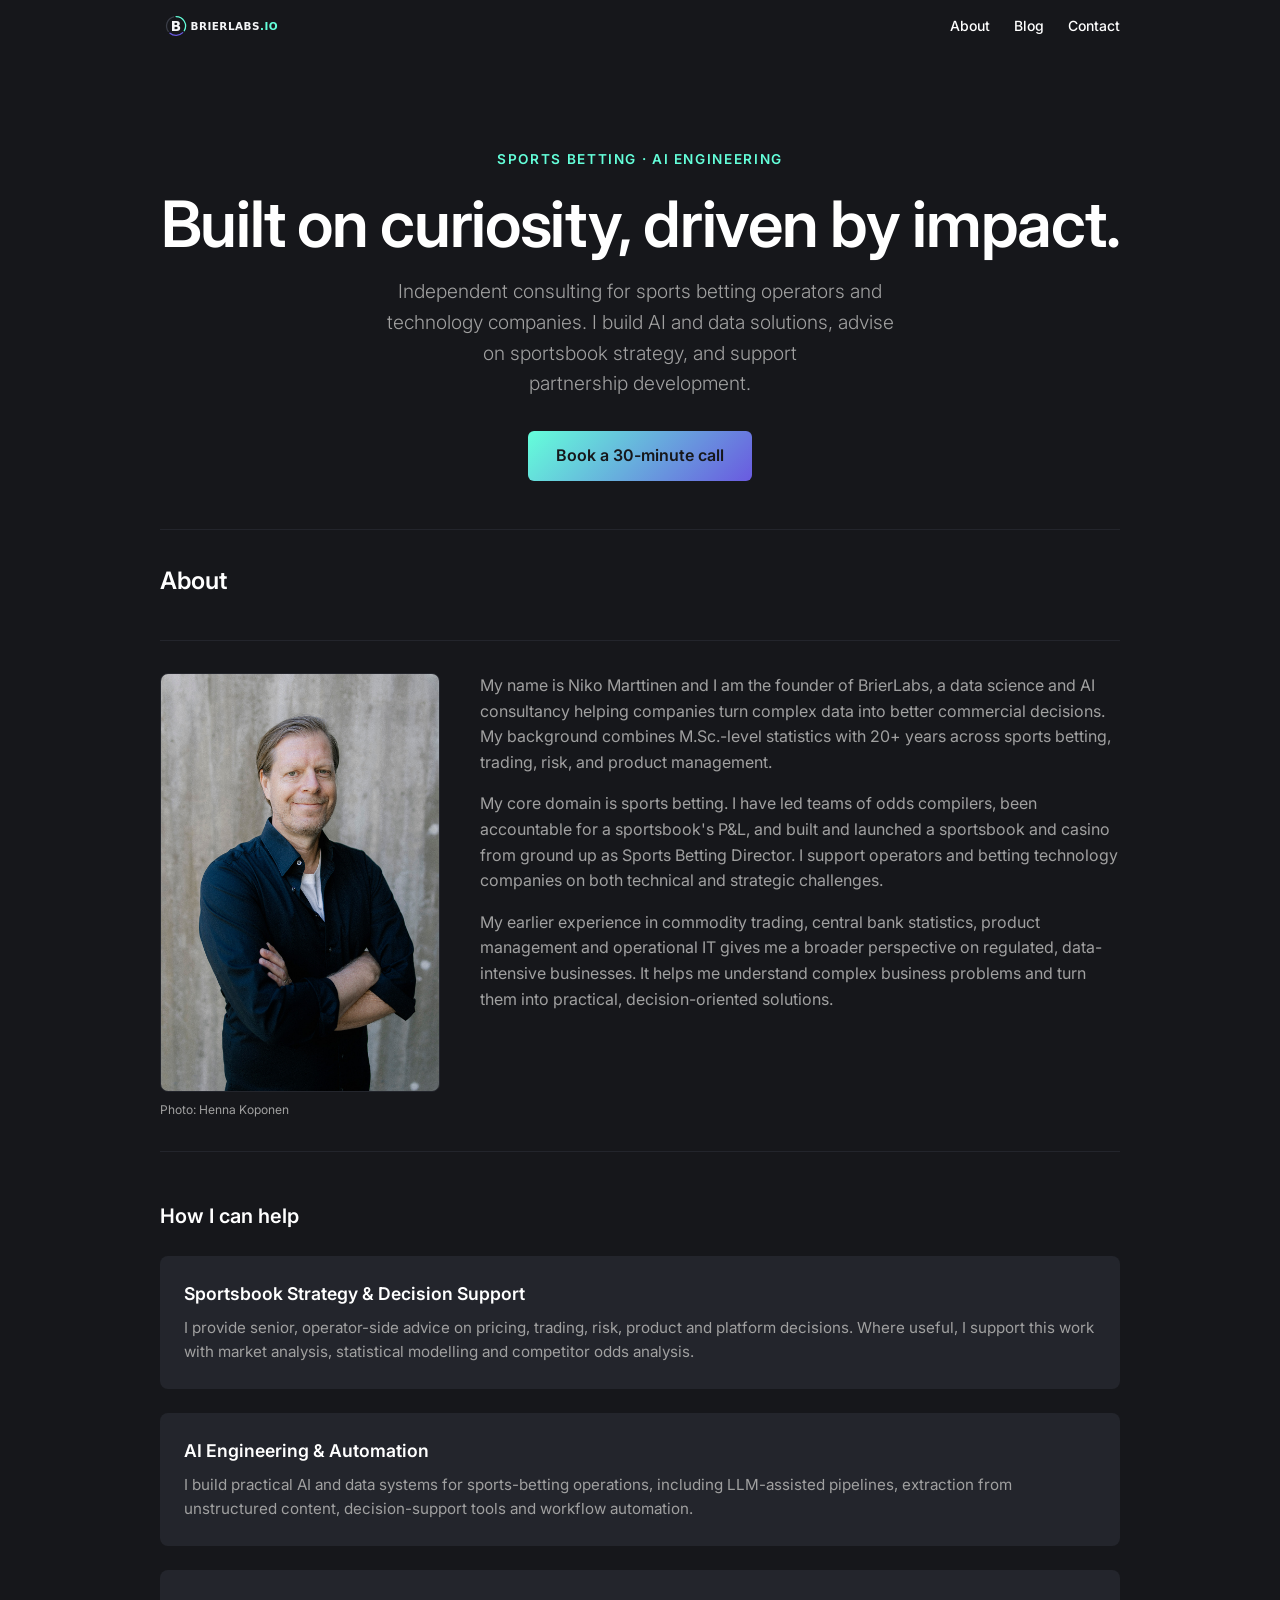
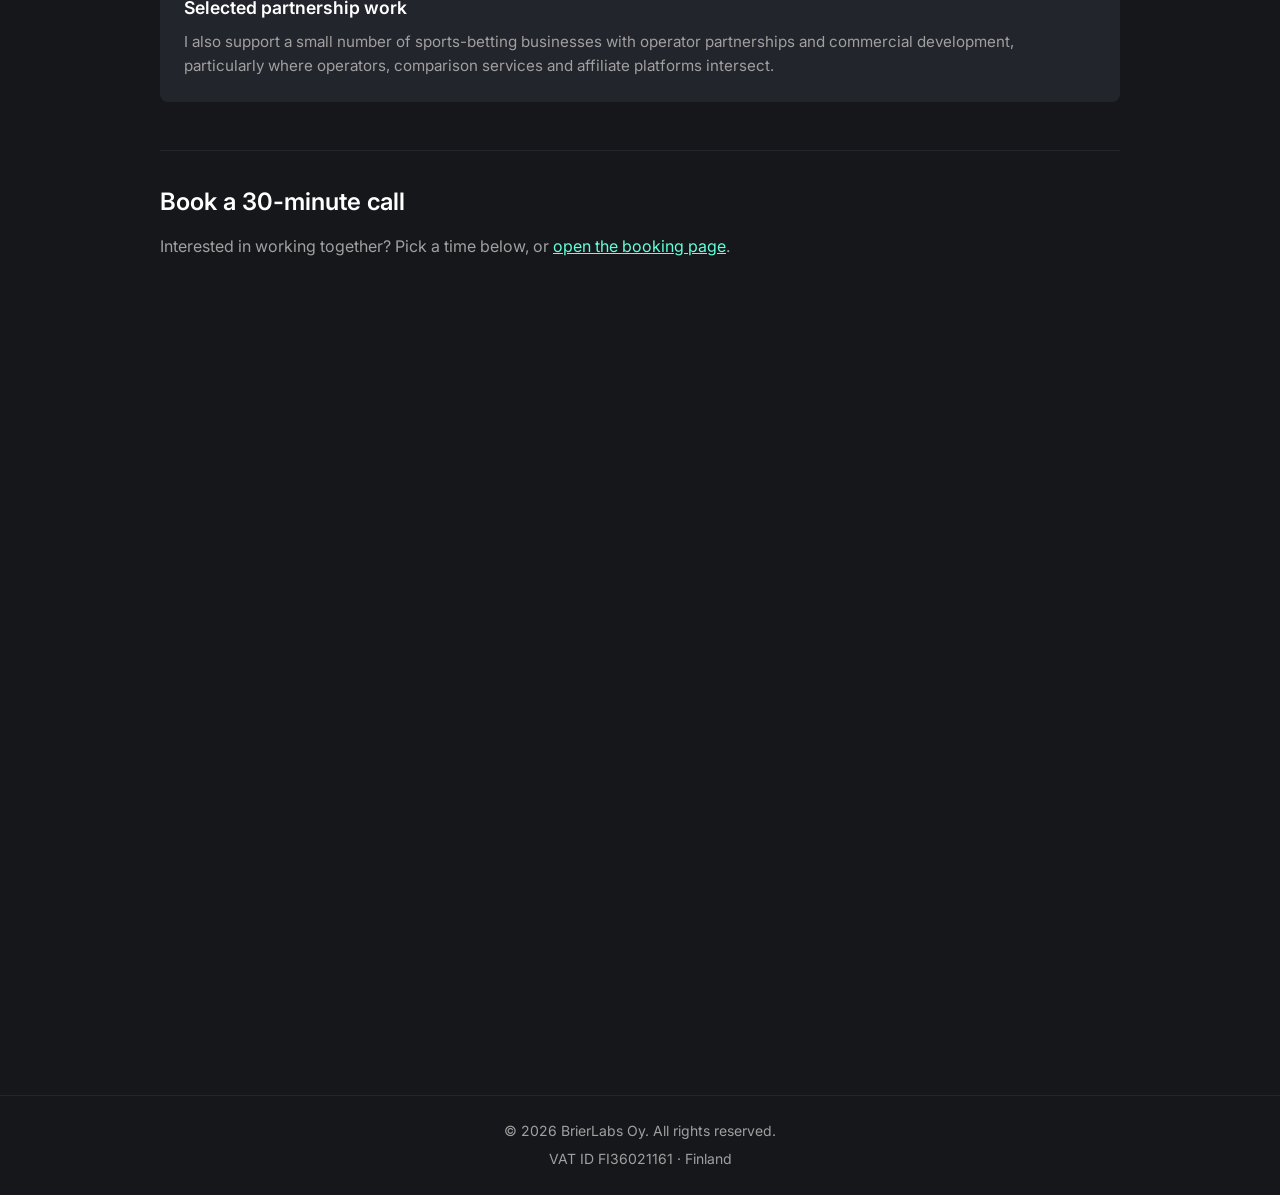
==== commit 79056431: "Lead the help section with sportsbook strategy. Put operator-side decision support ahead of AI engin" ====
--- a/index.html
+++ b/index.html
@@ -74,12 +74,12 @@
       <h3 class="services-heading">How I can help</h3>
       <div class="services-grid">
         <div class="service-item">
+          <h3>Sportsbook Strategy &amp; Decision Support</h3>
+          <p>I provide senior, operator-side advice on pricing, trading, risk, product and platform decisions. Where useful, I support this work with market analysis, statistical modelling and competitor odds analysis.</p>
+        </div>
+        <div class="service-item">
           <h3>AI Engineering &amp; Automation</h3>
           <p>I build practical AI and data systems for sports-betting operations, including LLM-assisted pipelines, extraction from unstructured content, decision-support tools and workflow automation.</p>
-        </div>
-        <div class="service-item">
-          <h3>Sportsbook Strategy &amp; Decision Support</h3>
-          <p>I provide senior, operator-side advice on pricing, trading, risk, product and platform decisions. Where useful, I support this work with market analysis, statistical modelling and competitor odds analysis.</p>
         </div>
         <div class="service-item">
           <h3>Selected partnership work</h3>
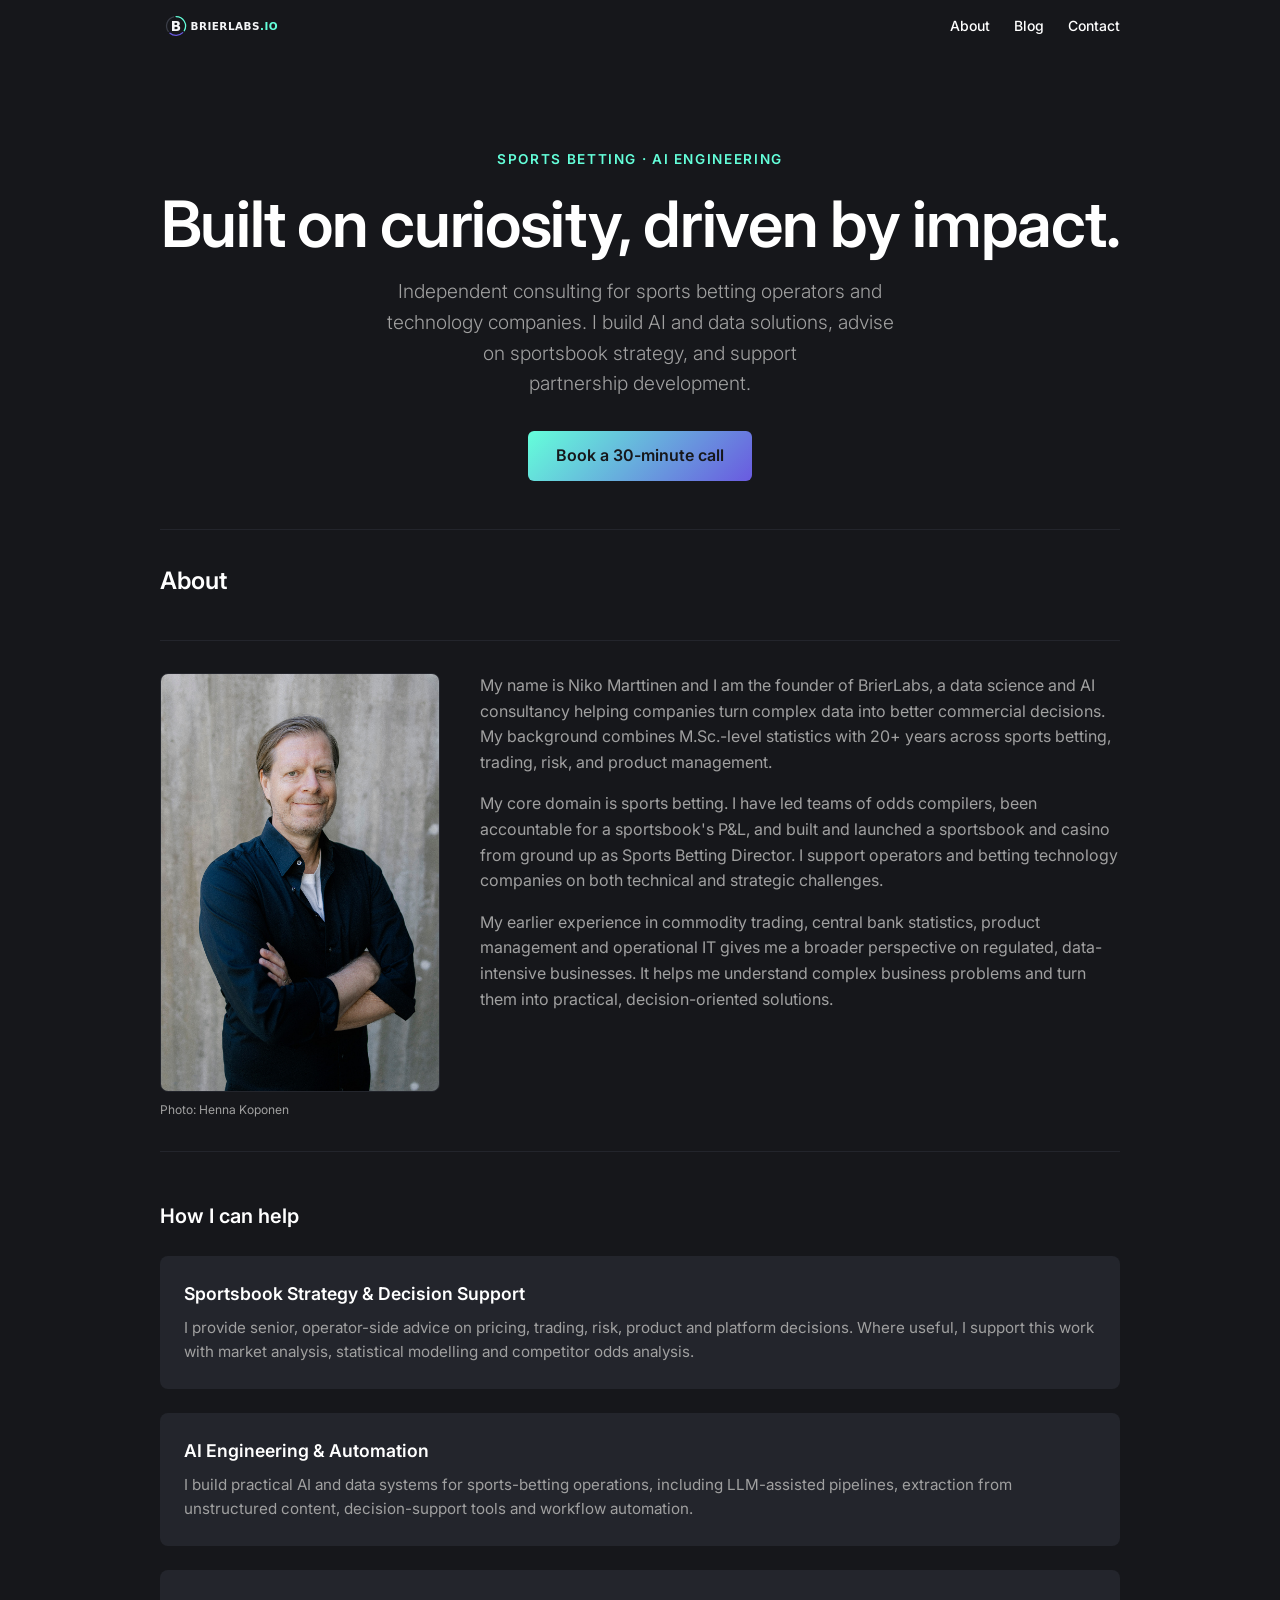
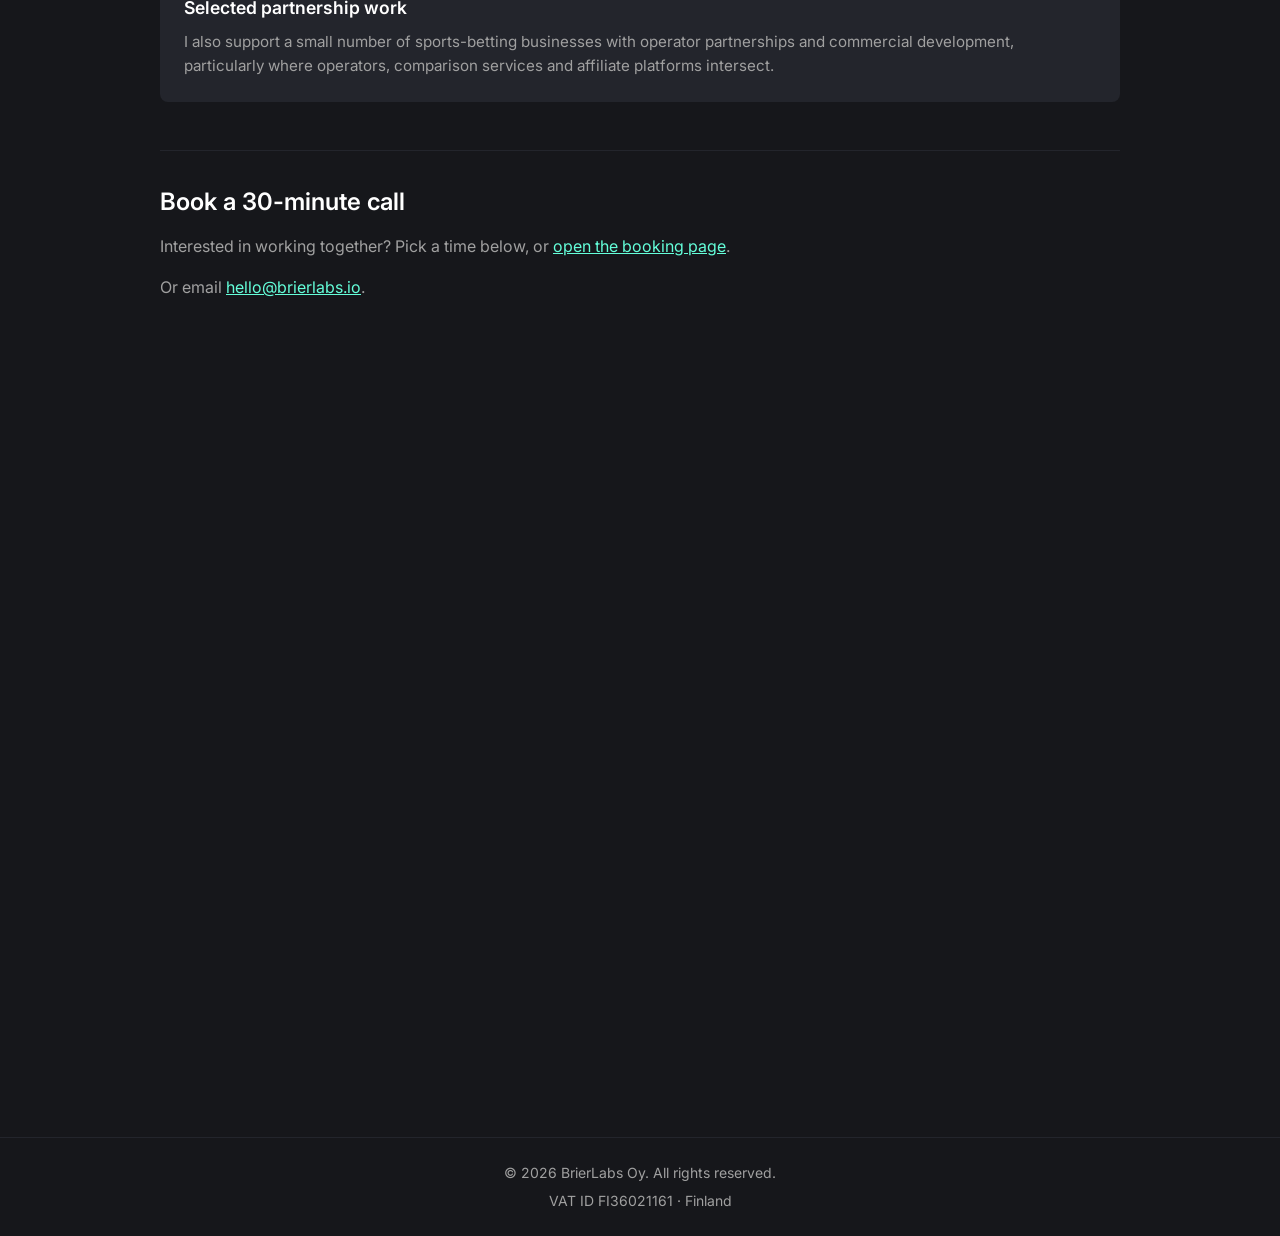
==== commit f27cca23: "Add a direct email beside the booking call. People who want to write first can reach hello@brierlabs" ====
--- a/index.html
+++ b/index.html
@@ -91,6 +91,7 @@
     <section id="contact" class="contact">
       <h2>Book a 30-minute call</h2>
       <p>Interested in working together? Pick a time below, or <a href="https://calendly.com/niko-brierlabs/introduction-call">open the booking page</a>.</p>
+      <p>Or email <a href="mailto:hello@brierlabs.io">hello@brierlabs.io</a>.</p>
       <!-- Calendly inline widget begin -->
       <div class="calendly-inline-widget" data-url="https://calendly.com/niko-brierlabs/introduction-call?hide_event_type_details=1&hide_gdpr_banner=1" style="min-width:320px;height:700px;"></div>
       <script type="text/javascript" src="https://assets.calendly.com/assets/external/widget.js" async></script>
